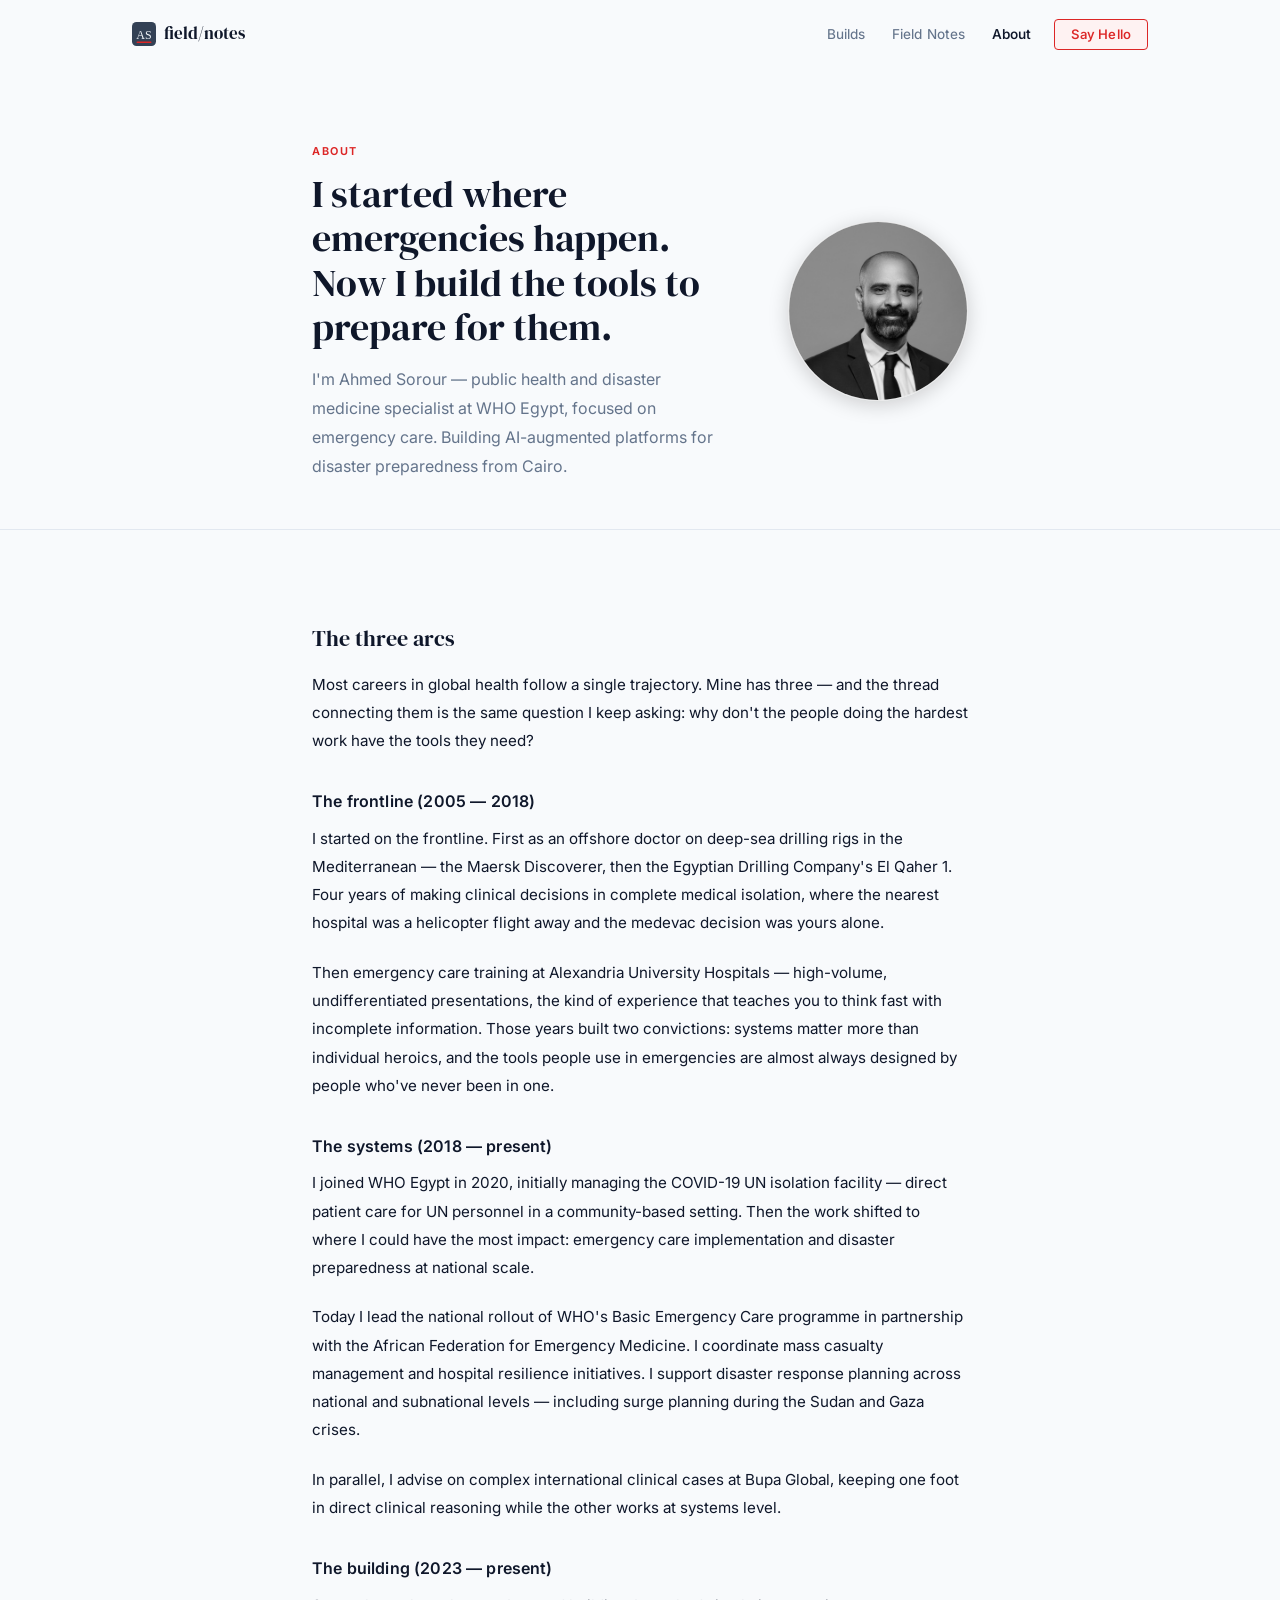
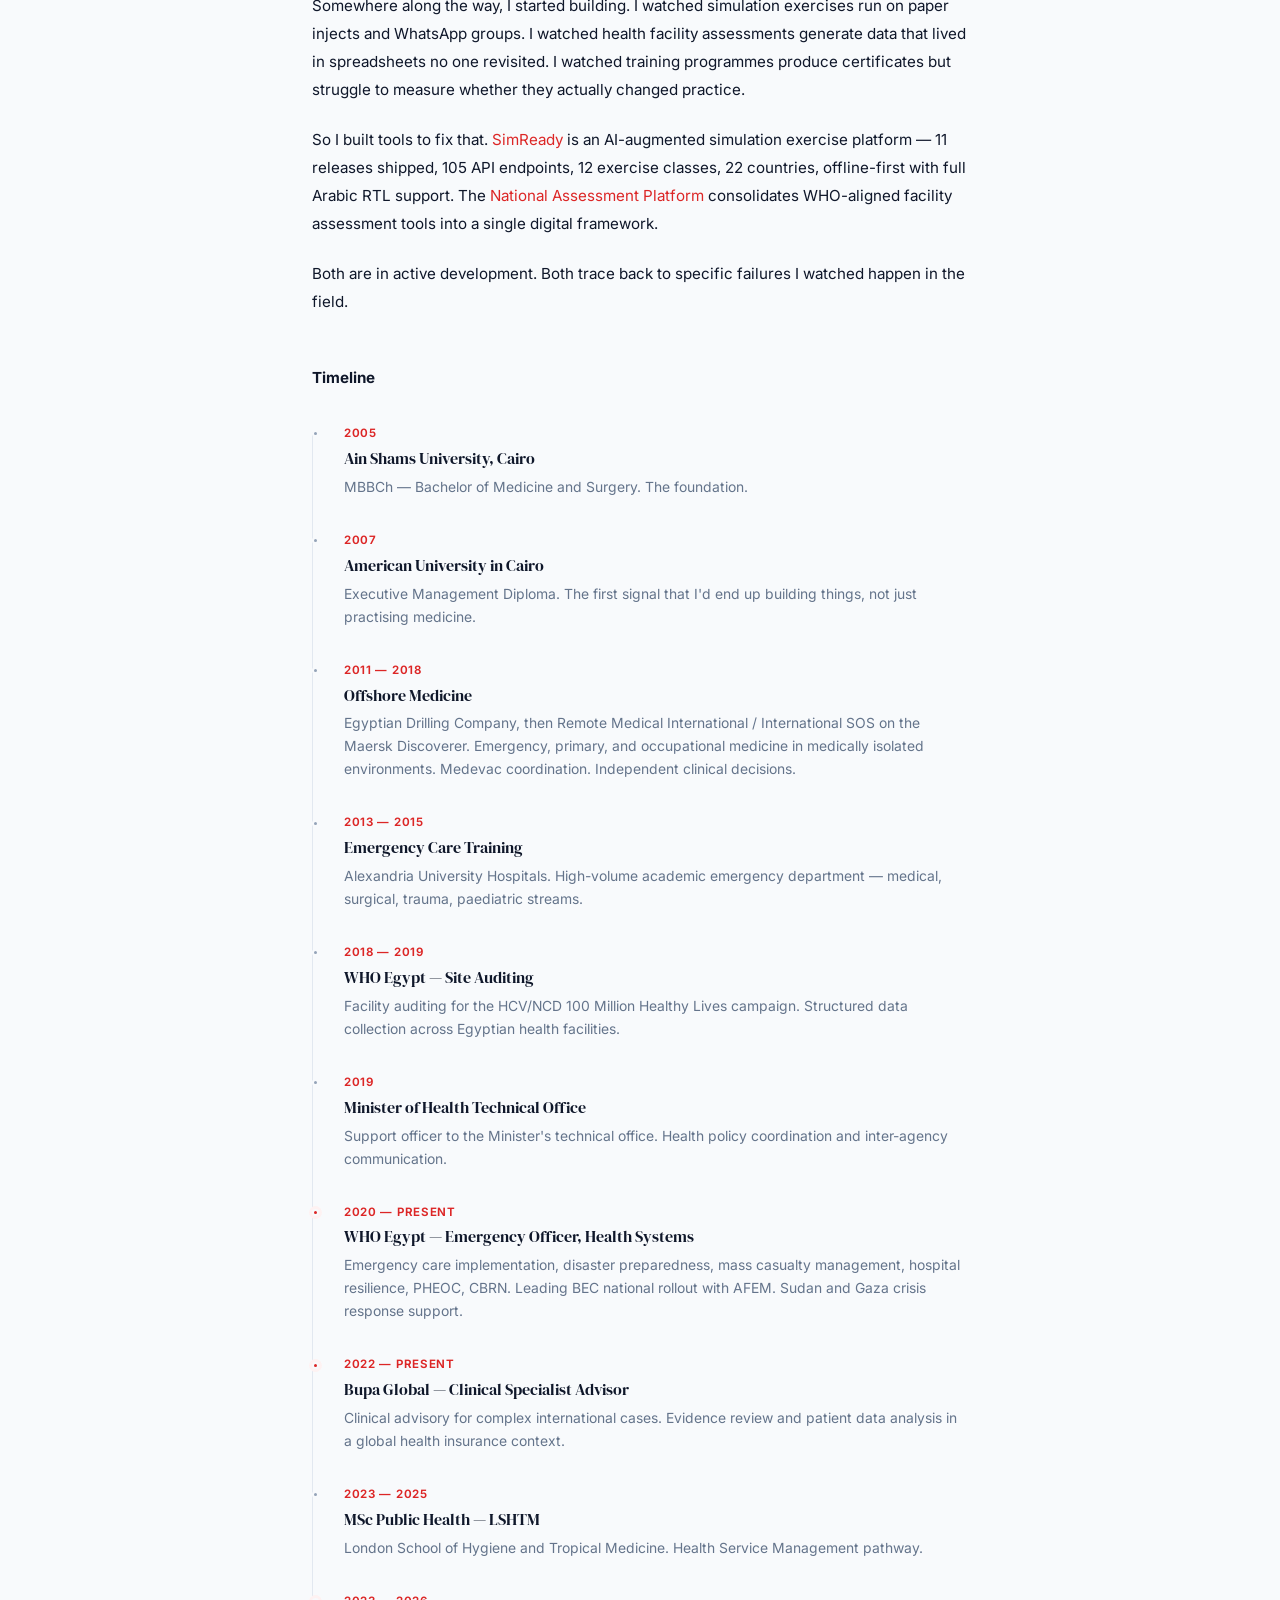
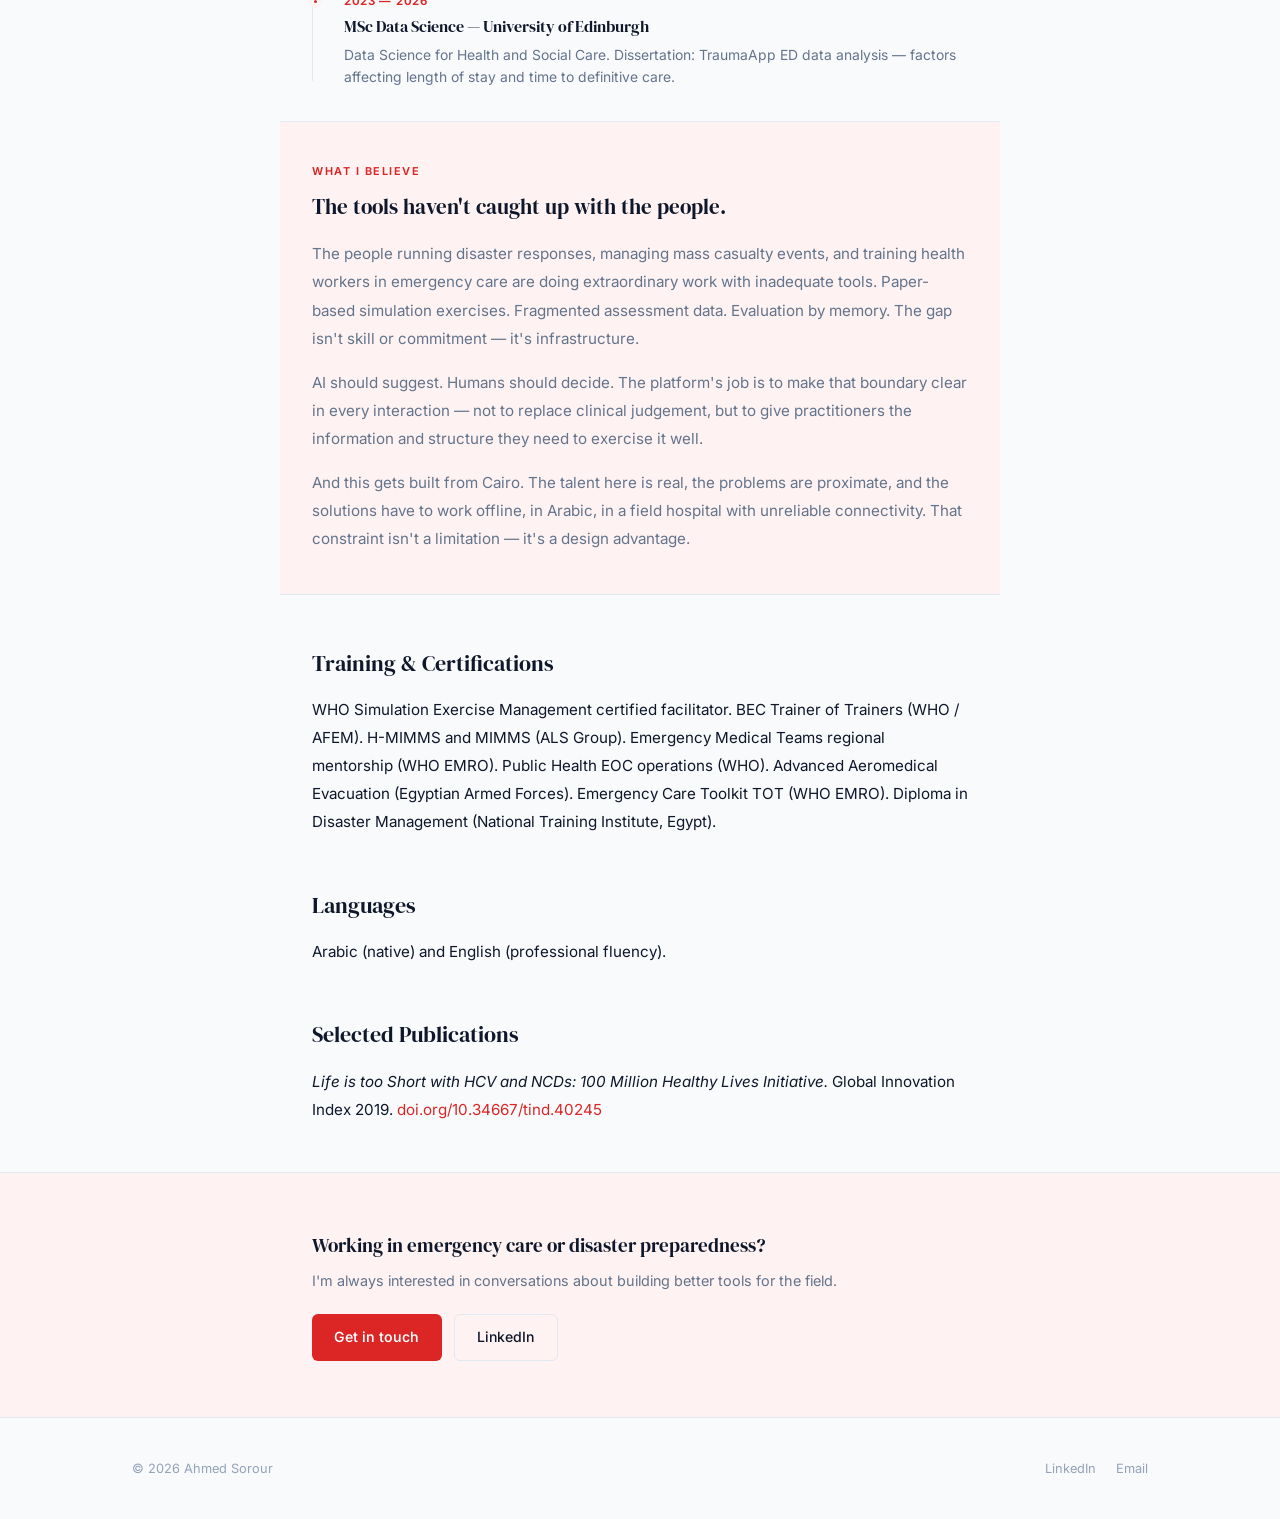
==== about.html @ 8bad2e59 "Enhance SEO and performance: update meta tags, add canonical links, and implement preconnect for fon" ====
<!DOCTYPE html>
<html lang="en">
<head>
  <meta charset="UTF-8">
  <meta name="viewport" content="width=device-width, initial-scale=1.0">
  <title>About | Ahmed Sorour</title>
  <meta name="description" content="Public health and disaster medicine specialist. From offshore rigs and emergency departments to WHO policy rooms and AI-augmented platforms.">
  <meta property="og:title" content="About — Ahmed Sorour">
  <meta property="og:description" content="Public health and disaster medicine specialist who builds the tools the field is missing.">
  <meta property="og:type" content="profile">
  <meta property="og:url" content="https://soroura.com/about.html">
  <meta name="theme-color" content="#334155">
  <link rel="canonical" href="https://soroura.com/about.html">
  <link rel="icon" href="favicon.svg" type="image/svg+xml">
  <link rel="icon" href="favicon.ico" sizes="32x32">
  <link rel="apple-touch-icon" href="apple-touch-icon.png">
  <link rel="preconnect" href="https://fonts.googleapis.com">
  <link rel="preconnect" href="https://fonts.gstatic.com" crossorigin>
  <link rel="stylesheet" href="style.css?v=2">
</head>
<body>

  <nav class="site-nav" id="siteNav">
    <div class="container">
      <a href="index.html" class="site-name"><svg width="24" height="24" viewBox="0 0 32 32" aria-hidden="true"><rect width="32" height="32" rx="6" fill="#334155"/><text x="16" y="22" text-anchor="middle" font-family="Georgia,serif" font-size="16" fill="#f1f5f9">AS</text><rect x="6" y="26" width="20" height="2" rx="1" fill="#dc2626"/></svg>field/notes</a>
      <button class="nav-toggle" onclick="document.querySelector('.nav-links').classList.toggle('open')" aria-label="Menu">
        <span></span><span></span><span></span>
      </button>
      <ul class="nav-links">
        <li><a href="builds.html">Builds</a></li>
        <li><a href="writing.html">Field Notes</a></li>
        <li><a href="about.html" class="active">About</a></li>
        <li><a href="contact.html" class="nav-cta">Say Hello</a></li>
      </ul>
    </div>
  </nav>

  <!-- About Hero -->
  <section class="about-hero">
    <div class="container--narrow">
      <div class="about-hero-inner">
        <div class="about-hero-text">
          <div class="section-label">About</div>
          <h1>I started where emergencies happen. Now I build the tools to prepare for them.</h1>
          <p class="about-subtitle">I'm Ahmed Sorour — public health and disaster medicine specialist at WHO Egypt, focused on emergency care. Building AI-augmented platforms for disaster preparedness from Cairo.</p>
        </div>
        <div class="about-hero-photo">
          <img src="my-bw.jpeg" alt="Ahmed Sorour" class="about-photo">
        </div>
      </div>
    </div>
  </section>

  <main class="main">
    <div class="container--narrow">

      <div class="prose">

        <h2>The three arcs</h2>

        <p>Most careers in global health follow a single trajectory. Mine has three — and the thread connecting them is the same question I keep asking: why don't the people doing the hardest work have the tools they need?</p>

        <h3>The frontline (2005 — 2018)</h3>

        <p>I started on the frontline. First as an offshore doctor on deep-sea drilling rigs in the Mediterranean — the Maersk Discoverer, then the Egyptian Drilling Company's El Qaher 1. Four years of making clinical decisions in complete medical isolation, where the nearest hospital was a helicopter flight away and the medevac decision was yours alone.</p>

        <p>Then emergency care training at Alexandria University Hospitals — high-volume, undifferentiated presentations, the kind of experience that teaches you to think fast with incomplete information. Those years built two convictions: systems matter more than individual heroics, and the tools people use in emergencies are almost always designed by people who've never been in one.</p>

        <h3>The systems (2018 — present)</h3>

        <p>I joined WHO Egypt in 2020, initially managing the COVID-19 UN isolation facility — direct patient care for UN personnel in a community-based setting. Then the work shifted to where I could have the most impact: emergency care implementation and disaster preparedness at national scale.</p>

        <p>Today I lead the national rollout of WHO's Basic Emergency Care programme in partnership with the African Federation for Emergency Medicine. I coordinate mass casualty management and hospital resilience initiatives. I support disaster response planning across national and subnational levels — including surge planning during the Sudan and Gaza crises.</p>

        <p>In parallel, I advise on complex international clinical cases at Bupa Global, keeping one foot in direct clinical reasoning while the other works at systems level.</p>

        <h3>The building (2023 — present)</h3>

        <p>Somewhere along the way, I started building. I watched simulation exercises run on paper injects and WhatsApp groups. I watched health facility assessments generate data that lived in spreadsheets no one revisited. I watched training programmes produce certificates but struggle to measure whether they actually changed practice.</p>

        <p>So I built tools to fix that. <a href="builds.html">SimReady</a> is an AI-augmented simulation exercise platform — 11 releases shipped, 105 API endpoints, 12 exercise classes, 22 countries, offline-first with full Arabic RTL support. The <a href="builds.html">National Assessment Platform</a> consolidates WHO-aligned facility assessment tools into a single digital framework.</p>

        <p>Both are in active development. Both trace back to specific failures I watched happen in the field.</p>

      </div>

      <!-- Timeline -->
      <h2 class="prose" style="margin-top: 3rem; margin-bottom: 1rem;">Timeline</h2>

      <div class="timeline">
        <div class="timeline-entry">
          <div class="timeline-year">2005</div>
          <h3>Ain Shams University, Cairo</h3>
          <p>MBBCh — Bachelor of Medicine and Surgery. The foundation.</p>
        </div>
        <div class="timeline-entry">
          <div class="timeline-year">2007</div>
          <h3>American University in Cairo</h3>
          <p>Executive Management Diploma. The first signal that I'd end up building things, not just practising medicine.</p>
        </div>
        <div class="timeline-entry">
          <div class="timeline-year">2011 — 2018</div>
          <h3>Offshore Medicine</h3>
          <p>Egyptian Drilling Company, then Remote Medical International / International SOS on the Maersk Discoverer. Emergency, primary, and occupational medicine in medically isolated environments. Medevac coordination. Independent clinical decisions.</p>
        </div>
        <div class="timeline-entry">
          <div class="timeline-year">2013 — 2015</div>
          <h3>Emergency Care Training</h3>
          <p>Alexandria University Hospitals. High-volume academic emergency department — medical, surgical, trauma, paediatric streams.</p>
        </div>
        <div class="timeline-entry">
          <div class="timeline-year">2018 — 2019</div>
          <h3>WHO Egypt — Site Auditing</h3>
          <p>Facility auditing for the HCV/NCD 100 Million Healthy Lives campaign. Structured data collection across Egyptian health facilities.</p>
        </div>
        <div class="timeline-entry">
          <div class="timeline-year">2019</div>
          <h3>Minister of Health Technical Office</h3>
          <p>Support officer to the Minister's technical office. Health policy coordination and inter-agency communication.</p>
        </div>
        <div class="timeline-entry current">
          <div class="timeline-year">2020 — present</div>
          <h3>WHO Egypt — Emergency Officer, Health Systems</h3>
          <p>Emergency care implementation, disaster preparedness, mass casualty management, hospital resilience, PHEOC, CBRN. Leading BEC national rollout with AFEM. Sudan and Gaza crisis response support.</p>
        </div>
        <div class="timeline-entry current">
          <div class="timeline-year">2022 — present</div>
          <h3>Bupa Global — Clinical Specialist Advisor</h3>
          <p>Clinical advisory for complex international cases. Evidence review and patient data analysis in a global health insurance context.</p>
        </div>
        <div class="timeline-entry">
          <div class="timeline-year">2023 — 2025</div>
          <h3>MSc Public Health — LSHTM</h3>
          <p>London School of Hygiene and Tropical Medicine. Health Service Management pathway.</p>
        </div>
        <div class="timeline-entry current">
          <div class="timeline-year">2023 — 2026</div>
          <h3>MSc Data Science — University of Edinburgh</h3>
          <p>Data Science for Health and Social Care. Dissertation: TraumaApp ED data analysis — factors affecting length of stay and time to definitive care.</p>
        </div>
      </div>

      <!-- What I Believe -->
      <div class="beliefs">
        <div class="section-label">What I believe</div>
        <h2>The tools haven't caught up with the people.</h2>
        <p>The people running disaster responses, managing mass casualty events, and training health workers in emergency care are doing extraordinary work with inadequate tools. Paper-based simulation exercises. Fragmented assessment data. Evaluation by memory. The gap isn't skill or commitment — it's infrastructure.</p>
        <p>AI should suggest. Humans should decide. The platform's job is to make that boundary clear in every interaction — not to replace clinical judgement, but to give practitioners the information and structure they need to exercise it well.</p>
        <p>And this gets built from Cairo. The talent here is real, the problems are proximate, and the solutions have to work offline, in Arabic, in a field hospital with unreliable connectivity. That constraint isn't a limitation — it's a design advantage.</p>
      </div>

      <!-- Certifications summary -->
      <div class="prose">
        <h2>Training & Certifications</h2>
        <p>WHO Simulation Exercise Management certified facilitator. BEC Trainer of Trainers (WHO / AFEM). H-MIMMS and MIMMS (ALS Group). Emergency Medical Teams regional mentorship (WHO EMRO). Public Health EOC operations (WHO). Advanced Aeromedical Evacuation (Egyptian Armed Forces). Emergency Care Toolkit TOT (WHO EMRO). Diploma in Disaster Management (National Training Institute, Egypt).</p>

        <h2>Languages</h2>
        <p>Arabic (native) and English (professional fluency).</p>

        <h2>Selected Publications</h2>
        <p><em>Life is too Short with HCV and NCDs: 100 Million Healthy Lives Initiative.</em> Global Innovation Index 2019. <a href="https://doi.org/10.34667/tind.40245" target="_blank" rel="noopener">doi.org/10.34667/tind.40245</a></p>
      </div>

    </div>
  </main>

  <!-- CTA -->
  <section class="cta-banner">
    <div class="container--narrow">
      <h2>Working in emergency care or disaster preparedness?</h2>
      <p>I'm always interested in conversations about building better tools for the field.</p>
      <div class="cta-buttons">
        <a href="contact.html" class="btn-primary">Get in touch</a>
        <a href="https://linkedin.com/in/soroura" target="_blank" rel="noopener" class="btn-secondary">LinkedIn</a>
      </div>
    </div>
  </section>

  <footer class="site-footer">
    <div class="container">
      <span>&copy; 2026 Ahmed Sorour</span>
      <div class="footer-links">
        <a href="https://linkedin.com/in/soroura" target="_blank" rel="noopener">LinkedIn</a>
        <a href="mailto:amounir82@gmail.com">Email</a>
      </div>
    </div>
  </footer>

  <script>
    const nav = document.getElementById('siteNav');
    window.addEventListener('scroll', () => { nav.classList.toggle('scrolled', window.scrollY > 10); });
  </script>

</body>
</html>
---- style.css ----
/* ===== Ahmed Sorour — Field Notes ===== */
/* Slate & Ember: cool slate base, single warm ember accent, serif headlines, editorial weight */

/* Fonts loaded via <link> in HTML for performance — fallback @import below */
@import url('https://fonts.googleapis.com/css2?family=DM+Serif+Display:ital@0;1&family=Inter:wght@400;450;500;550;600;700&display=swap');

/* ===== LIGHT MODE ===== */
:root {
  --text: #0f172a;
  --text-secondary: #64748b;
  --text-muted: #94a3b8;
  --accent: #dc2626;
  --accent-hover: #b91c1c;
  --accent-light: #fef2f2;
  --accent-warm: #ef4444;
  --highlight: #dc2626;
  --bg: #f8fafc;
  --bg-alt: #f1f5f9;
  --bg-warm: #fef2f2;
  --bg-paper: #ffffff;
  --slate-deep: #0f172a;
  --slate-mid: #334155;
  --border: #e2e8f0;
  --border-light: #f1f5f9;
  --border-accent: #dc2626;
  --shadow-sm: 0 1px 2px rgba(15,23,42,0.05);
  --shadow-card: 0 1px 3px rgba(15,23,42,0.07), 0 1px 2px rgba(15,23,42,0.04);
  --shadow-hover: 0 4px 20px rgba(15,23,42,0.09);
  --radius: 6px;
  --radius-sm: 4px;
  --max-width: 1080px;
  --content-width: 720px;
  --transition: 0.2s ease;
  --font-body: 'Inter', -apple-system, BlinkMacSystemFont, 'Segoe UI', Roboto, sans-serif;
  --font-display: 'DM Serif Display', Georgia, 'Times New Roman', serif;
}

/* ===== DARK MODE ===== */
@media (prefers-color-scheme: dark) {
  :root {
    --text: #f1f5f9;
    --text-secondary: #94a3b8;
    --text-muted: #64748b;
    --accent: #ef4444;
    --accent-hover: #f87171;
    --accent-light: rgba(239,68,68,0.12);
    --accent-warm: #f87171;
    --highlight: #ef4444;
    --bg: #0f172a;
    --bg-alt: #1e293b;
    --bg-warm: rgba(254,242,242,0.04);
    --bg-paper: #1e293b;
    --slate-deep: #f1f5f9;
    --slate-mid: #cbd5e1;
    --border: #334155;
    --border-light: #1e293b;
    --border-accent: rgba(239,68,68,0.5);
    --shadow-sm: 0 1px 2px rgba(0,0,0,0.3);
    --shadow-card: 0 1px 3px rgba(0,0,0,0.4);
    --shadow-hover: 0 4px 20px rgba(0,0,0,0.4);
  }
}

/* ===== RESET ===== */
*, *::before, *::after { margin: 0; padding: 0; box-sizing: border-box; }
html { scroll-behavior: smooth; }

body {
  font-family: var(--font-body);
  color: var(--text);
  background: var(--bg);
  line-height: 1.7;
  -webkit-font-smoothing: antialiased;
  -moz-osx-font-smoothing: grayscale;
  min-height: 100vh;
  display: flex;
  flex-direction: column;
}

a { color: var(--accent); text-decoration: none; transition: color var(--transition); }
a:hover { color: var(--accent-hover); }

img { max-width: 100%; display: block; }

::selection {
  background: var(--accent-light);
  color: var(--accent);
}

/* ===== LAYOUT ===== */
.container {
  max-width: var(--max-width);
  margin: 0 auto;
  padding: 0 2rem;
  width: 100%;
}

.container--narrow {
  max-width: var(--content-width);
  margin: 0 auto;
  padding: 0 2rem;
  width: 100%;
}

/* ===== NAVIGATION ===== */
.site-nav {
  padding: 1.25rem 0;
  background: var(--bg);
  position: sticky;
  top: 0;
  z-index: 100;
  border-bottom: 1px solid transparent;
  transition: border-color 0.3s ease, box-shadow 0.3s ease;
}

.site-nav.scrolled {
  border-bottom-color: var(--border);
  box-shadow: var(--shadow-sm);
}

.site-nav .container {
  display: flex;
  align-items: center;
  justify-content: space-between;
}

.site-name {
  display: flex;
  align-items: center;
  gap: 0.5rem;
  font-family: var(--font-display);
  font-size: 1.05rem;
  font-weight: 400;
  color: var(--text);
  letter-spacing: 0;
}
.site-name:hover { color: var(--text); }
.site-name svg { flex-shrink: 0; }

.nav-links {
  display: flex;
  gap: 0.15rem;
  list-style: none;
  align-items: center;
}

.nav-links a {
  font-size: 0.85rem;
  color: var(--text-secondary);
  padding: 0.4rem 0.75rem;
  border-radius: var(--radius-sm);
  transition: all var(--transition);
  font-weight: 450;
  letter-spacing: 0.01em;
}
.nav-links a:hover {
  color: var(--text);
  background: var(--bg-alt);
}
.nav-links a.active {
  color: var(--text);
  font-weight: 550;
}

.nav-cta {
  font-size: 0.82rem !important;
  color: var(--accent) !important;
  background: var(--accent-light) !important;
  border: 1px solid var(--border-accent) !important;
  padding: 0.4rem 1rem !important;
  border-radius: var(--radius-sm) !important;
  font-weight: 550 !important;
  margin-left: 0.5rem;
}
.nav-cta:hover {
  background: var(--accent) !important;
  color: #fff !important;
  border-color: var(--accent) !important;
}

/* Mobile toggle */
.nav-toggle { display: none; background: none; border: none; cursor: pointer; padding: 0.5rem; }
.nav-toggle span {
  display: block; width: 18px; height: 2px; background: var(--text-secondary);
  margin: 4px 0; transition: all var(--transition); border-radius: 1px;
}

/* ===== HERO (homepage) ===== */
.hero {
  padding: 5.5rem 0 4rem;
  border-bottom: 1px solid var(--border);
}

.hero-provocation {
  font-family: var(--font-display);
  font-size: 2.75rem;
  font-weight: 400;
  line-height: 1.18;
  color: var(--text);
  margin-bottom: 1.75rem;
  max-width: 680px;
}

.hero-provocation em {
  font-style: italic;
  color: var(--accent);
}

.hero .intro {
  font-size: 1rem;
  color: var(--text-secondary);
  line-height: 1.8;
  max-width: 540px;
  margin-bottom: 2.25rem;
}

.hero .hero-buttons {
  display: flex;
  flex-wrap: wrap;
  gap: 0.75rem;
}

/* ===== BUTTONS ===== */
.btn-primary {
  display: inline-flex;
  align-items: center;
  gap: 0.5rem;
  font-size: 0.88rem;
  font-weight: 550;
  color: #fff;
  background: var(--accent);
  padding: 0.65rem 1.4rem;
  border-radius: var(--radius);
  border: none;
  cursor: pointer;
  transition: all var(--transition);
}
.btn-primary:hover { background: var(--accent-hover); color: #fff; }

.btn-secondary {
  display: inline-flex;
  align-items: center;
  gap: 0.5rem;
  font-size: 0.88rem;
  font-weight: 500;
  color: var(--text);
  background: transparent;
  padding: 0.65rem 1.4rem;
  border-radius: var(--radius);
  border: 1px solid var(--border);
  cursor: pointer;
  transition: all var(--transition);
}
.btn-secondary:hover { border-color: var(--text-muted); background: var(--bg-alt); color: var(--text); }

/* ===== SECTIONS ===== */
.home-section {
  padding: 3.5rem 0;
}

.home-section--alt {
  background: var(--bg-alt);
}

.section-header {
  margin-bottom: 2rem;
}

.section-label {
  font-size: 0.68rem;
  text-transform: uppercase;
  letter-spacing: 0.14em;
  color: var(--accent);
  font-weight: 650;
  margin-bottom: 0.35rem;
}

.section-title {
  font-family: var(--font-display);
  font-size: 1.45rem;
  font-weight: 400;
  color: var(--text);
}

.section-subtitle {
  font-size: 0.92rem;
  color: var(--text-secondary);
  margin-top: 0.3rem;
}

/* ===== FIELD NOTES CARDS (replaces topic cards) ===== */
.notes-grid {
  display: grid;
  grid-template-columns: repeat(2, 1fr);
  gap: 1px;
  background: var(--border);
  border: 1px solid var(--border);
  border-radius: var(--radius);
  overflow: hidden;
}

.note-card {
  padding: 1.75rem;
  background: var(--bg-paper);
  transition: all var(--transition);
  position: relative;
}
.note-card:hover {
  background: var(--bg-warm);
}

.note-card::before {
  content: '';
  position: absolute;
  top: 1.75rem;
  left: 0;
  width: 3px;
  height: 0;
  background: var(--accent);
  transition: height 0.3s ease;
}
.note-card:hover::before {
  height: calc(100% - 3.5rem);
}

.note-card h3 {
  font-family: var(--font-display);
  font-size: 1.05rem;
  font-weight: 400;
  margin-bottom: 0.5rem;
  color: var(--text);
}

.note-card p {
  font-size: 0.87rem;
  color: var(--text-secondary);
  line-height: 1.65;
}

/* ===== POST CARDS / FIELD NOTES LIST ===== */
.posts-grid {
  display: grid;
  grid-template-columns: 1fr;
  gap: 0;
}

.post-card {
  padding: 1.5rem 0;
  border-bottom: 1px solid var(--border);
  transition: all var(--transition);
  position: relative;
}
.post-card:first-child { padding-top: 0; }
.post-card:last-child { border-bottom: none; }

.post-card-meta {
  display: flex;
  align-items: center;
  gap: 0.75rem;
  margin-bottom: 0.45rem;
  font-size: 0.78rem;
  color: var(--text-muted);
  letter-spacing: 0.01em;
}

.post-card h3 {
  font-family: var(--font-display);
  font-size: 1.1rem;
  font-weight: 400;
  margin-bottom: 0.35rem;
  line-height: 1.3;
}
.post-card h3 a { color: var(--text); }
.post-card h3 a:hover { color: var(--accent); }

.post-card p {
  font-size: 0.87rem;
  color: var(--text-secondary);
  line-height: 1.65;
  margin-bottom: 0.5rem;
}

.post-card-tags {
  display: flex;
  flex-wrap: wrap;
  gap: 0.35rem;
}

.post-tag {
  font-size: 0.65rem;
  font-weight: 550;
  text-transform: uppercase;
  letter-spacing: 0.05em;
  padding: 0.15rem 0.5rem;
  border-radius: 3px;
}
.post-tag--teal { color: #0f766e; background: #f0fdfa; }
.post-tag--green { color: #15803d; background: #f0fdf4; }
.post-tag--purple { color: #7c3aed; background: #f5f3ff; }
.post-tag--amber { color: #b45309; background: #fffbeb; }
.post-tag--blue { color: #1d4ed8; background: #eff6ff; }
.post-tag--gray { color: var(--text-secondary); background: var(--bg-alt); border: 1px solid var(--border); }

@media (prefers-color-scheme: dark) {
  .post-tag--teal { color: #5eead4; background: rgba(15,118,110,0.2); }
  .post-tag--green { color: #86efac; background: rgba(21,128,61,0.2); }
  .post-tag--purple { color: #c4b5fd; background: rgba(124,58,237,0.2); }
  .post-tag--amber { color: #fbbf24; background: rgba(180,83,9,0.15); }
  .post-tag--blue { color: #93c5fd; background: rgba(29,78,216,0.2); }
  .post-tag--gray { color: var(--text-muted); background: var(--bg-alt); border-color: var(--border); }
}

.view-all {
  display: inline-flex;
  align-items: center;
  gap: 0.3rem;
  font-size: 0.85rem;
  font-weight: 550;
  color: var(--accent);
  margin-top: 1.5rem;
}
.view-all:hover { gap: 0.5rem; }

/* ===== ABOUT TEASER ===== */
.about-teaser {
  padding: 3.5rem 0;
}

.about-teaser-inner {
  max-width: var(--max-width);
  margin: 0 auto;
  padding: 0 2rem;
}

.about-teaser h2 {
  font-family: var(--font-display);
  font-size: 1.2rem;
  font-weight: 400;
  margin-bottom: 0.75rem;
}

.about-teaser p {
  font-size: 0.92rem;
  color: var(--text-secondary);
  line-height: 1.8;
  max-width: 580px;
  margin-bottom: 1.25rem;
}

.about-teaser .about-link {
  font-size: 0.85rem;
  font-weight: 550;
  color: var(--accent);
}

/* ===== CTA BANNER ===== */
.cta-banner {
  padding: 3.5rem 0;
  border-top: 1px solid var(--border);
  background: var(--bg-warm);
}

.cta-banner h2 {
  font-family: var(--font-display);
  font-size: 1.2rem;
  font-weight: 400;
  margin-bottom: 0.5rem;
}

.cta-banner p {
  font-size: 0.9rem;
  color: var(--text-secondary);
  margin-bottom: 1.25rem;
}

.cta-banner .cta-buttons {
  display: flex;
  gap: 0.75rem;
  flex-wrap: wrap;
}

/* ===== PAGE HEADER ===== */
.page-header {
  padding: 4rem 0 1.5rem;
  border-bottom: 1px solid var(--border);
}

.page-header .section-label {
  margin-bottom: 0.5rem;
}

.page-header h1 {
  font-family: var(--font-display);
  font-size: 2.1rem;
  font-weight: 400;
  line-height: 1.2;
  margin-bottom: 0.6rem;
}

.page-header .lead {
  font-size: 0.95rem;
  color: var(--text-secondary);
  line-height: 1.75;
  max-width: 540px;
}

/* ===== ABOUT PAGE ===== */
.about-hero {
  padding: 4.5rem 0 3rem;
  border-bottom: 1px solid var(--border);
}

.about-hero-inner {
  display: flex;
  align-items: center;
  gap: 4rem;
}

.about-hero-text {
  flex: 1;
  min-width: 0;
}

.about-hero-photo {
  flex-shrink: 0;
  display: flex;
  align-items: center;
  justify-content: center;
}

.about-photo {
  width: 180px;
  height: 180px;
  object-fit: cover;
  object-position: center 8%;
  border-radius: 50%;
  display: block;
  filter: grayscale(100%);
  border: 1px solid var(--border);
  box-shadow: 0 4px 20px rgba(0,0,0,0.18);
}

.about-hero .section-label {
  margin-bottom: 0.75rem;
}

.about-hero h1 {
  font-family: var(--font-display);
  font-size: 2.35rem;
  font-weight: 400;
  line-height: 1.18;
  margin-bottom: 1rem;
}

.about-hero .about-subtitle {
  font-size: 1rem;
  color: var(--text-secondary);
  line-height: 1.8;
}

/* ===== PROSE ===== */
.prose {
  font-size: 0.95rem;
  line-height: 1.85;
  color: var(--text);
}

.prose p { margin-bottom: 1.35rem; }
.prose p:last-child { margin-bottom: 0; }

.prose strong { font-weight: 600; }

.prose h2 {
  font-family: var(--font-display);
  font-size: 1.4rem;
  font-weight: 400;
  margin-top: 3rem;
  margin-bottom: 0.75rem;
}

.prose h3 {
  font-size: 1rem;
  font-weight: 600;
  margin-top: 2rem;
  margin-bottom: 0.5rem;
  color: var(--text);
  letter-spacing: 0.01em;
}

.prose ul, .prose ol {
  margin-bottom: 1.25rem;
  padding-left: 1.25rem;
}

.prose li { margin-bottom: 0.35rem; }

.prose blockquote {
  border-left: 3px solid var(--accent);
  padding: 1rem 1.5rem;
  margin: 2rem 0;
  font-family: var(--font-display);
  font-style: italic;
  font-size: 1.05rem;
  color: var(--text);
  background: var(--bg-warm);
  border-radius: 0 var(--radius) var(--radius) 0;
  line-height: 1.6;
}

/* ===== TIMELINE ===== */
.timeline {
  position: relative;
  padding-left: 2rem;
  margin: 2rem 0;
}

.timeline::before {
  content: '';
  position: absolute;
  left: 0;
  top: 0.5rem;
  bottom: 0.5rem;
  width: 1px;
  background: var(--border);
}

.timeline-entry {
  position: relative;
  margin-bottom: 2rem;
}
.timeline-entry:last-child { margin-bottom: 0; }

.timeline-entry::before {
  content: '';
  position: absolute;
  left: -2rem;
  top: 0.4rem;
  width: 7px;
  height: 7px;
  border-radius: 50%;
  background: var(--text-muted);
  border: 2px solid var(--bg);
}

.timeline-entry.current::before {
  background: var(--accent);
  box-shadow: 0 0 0 3px var(--accent-light);
}

.timeline-year {
  font-size: 0.72rem;
  font-weight: 650;
  color: var(--accent);
  text-transform: uppercase;
  letter-spacing: 0.06em;
  margin-bottom: 0.15rem;
}

.timeline-entry h3 {
  font-family: var(--font-display);
  font-size: 0.98rem;
  font-weight: 400;
  margin-bottom: 0.2rem;
}

.timeline-entry p {
  font-size: 0.87rem;
  color: var(--text-secondary);
  line-height: 1.65;
}

/* ===== WHAT I BELIEVE (about page) ===== */
.beliefs {
  padding: 2.5rem 0;
  margin: 2rem 0;
  border-top: 1px solid var(--border);
  border-bottom: 1px solid var(--border);
  background: var(--bg-warm);
  padding-left: 2rem;
  padding-right: 2rem;
  margin-left: -2rem;
  margin-right: -2rem;
  border-left: none;
  border-right: none;
}

.beliefs h2 {
  font-family: var(--font-display);
  font-size: 1.3rem;
  font-weight: 400;
  margin-top: 0.5rem;
  margin-bottom: 1rem;
}

.beliefs p {
  font-size: 0.95rem;
  color: var(--text-secondary);
  line-height: 1.85;
  margin-bottom: 1rem;
}
.beliefs p:last-child { margin-bottom: 0; }

/* ===== PROJECT / BUILD CARDS ===== */
.build-card {
  padding: 2rem;
  border: 1px solid var(--border);
  border-radius: var(--radius);
  margin-bottom: 1.25rem;
  background: var(--bg-paper);
  transition: all var(--transition);
  position: relative;
}
.build-card:hover {
  box-shadow: var(--shadow-hover);
  border-color: var(--accent-warm);
}

.build-card::after {
  content: '';
  position: absolute;
  bottom: 0;
  left: 2rem;
  right: 2rem;
  height: 2px;
  background: var(--accent);
  opacity: 0;
  transition: opacity 0.3s ease;
}
.build-card:hover::after {
  opacity: 1;
}

.build-card h3 {
  font-family: var(--font-display);
  font-size: 1.25rem;
  font-weight: 400;
  margin-bottom: 0.2rem;
}

.build-card .status {
  display: inline-block;
  font-size: 0.65rem;
  text-transform: uppercase;
  letter-spacing: 0.06em;
  font-weight: 625;
  color: var(--accent);
  background: var(--accent-light);
  padding: 0.15rem 0.5rem;
  border-radius: 3px;
  margin-bottom: 0.85rem;
}

.build-card p {
  font-size: 0.9rem;
  color: var(--text-secondary);
  line-height: 1.75;
  margin-bottom: 0.5rem;
}

.build-card .tags {
  display: flex;
  flex-wrap: wrap;
  gap: 0.35rem;
  margin-top: 1rem;
}

.build-card .tag {
  font-size: 0.68rem;
  color: var(--text-muted);
  border: 1px solid var(--border);
  padding: 0.15rem 0.5rem;
  border-radius: 3px;
  font-weight: 475;
}

/* Legacy project class — map to build-card */
.project { composes: build-card; }

.project {
  padding: 2rem;
  border: 1px solid var(--border);
  border-radius: var(--radius);
  margin-bottom: 1.25rem;
  background: var(--bg-paper);
  transition: all var(--transition);
  position: relative;
}
.project:hover {
  box-shadow: var(--shadow-hover);
  border-color: var(--accent-warm);
}

.project h3 {
  font-family: var(--font-display);
  font-size: 1.25rem;
  font-weight: 400;
  margin-bottom: 0.2rem;
}

.project .status {
  display: inline-block;
  font-size: 0.65rem;
  text-transform: uppercase;
  letter-spacing: 0.06em;
  font-weight: 625;
  color: var(--accent);
  background: var(--accent-light);
  padding: 0.15rem 0.5rem;
  border-radius: 3px;
  margin-bottom: 0.85rem;
}

.project p {
  font-size: 0.9rem;
  color: var(--text-secondary);
  line-height: 1.75;
  margin-bottom: 0.5rem;
}

.project .tags {
  display: flex;
  flex-wrap: wrap;
  gap: 0.35rem;
  margin-top: 1rem;
}

.project .tag {
  font-size: 0.68rem;
  color: var(--text-muted);
  border: 1px solid var(--border);
  padding: 0.15rem 0.5rem;
  border-radius: 3px;
  font-weight: 475;
}

/* ===== WRITING PAGE ===== */
.writing-section {
  margin-bottom: 3rem;
}

.writing-section-title {
  font-size: 0.68rem;
  text-transform: uppercase;
  letter-spacing: 0.14em;
  color: var(--text-muted);
  font-weight: 650;
  margin-bottom: 1.25rem;
  padding-bottom: 0.5rem;
  border-bottom: 1px solid var(--border);
}

.writing-placeholder {
  padding: 2rem;
  background: var(--bg-warm);
  border-radius: var(--radius);
  border: 1px dashed var(--border-accent);
}

.writing-placeholder p {
  font-size: 0.9rem;
  color: var(--text-secondary);
  line-height: 1.75;
  margin-bottom: 0.75rem;
}
.writing-placeholder p:last-child { margin-bottom: 0; }

/* ===== CONTACT ===== */
.contact-grid {
  display: grid;
  grid-template-columns: 1fr 1fr;
  gap: 1px;
  background: var(--border);
  border: 1px solid var(--border);
  border-radius: var(--radius);
  overflow: hidden;
}

.contact-card {
  padding: 1.5rem;
  background: var(--bg-paper);
}

.contact-card .label {
  font-size: 0.65rem;
  text-transform: uppercase;
  letter-spacing: 0.1em;
  color: var(--text-muted);
  font-weight: 625;
  margin-bottom: 0.35rem;
}

.contact-card .value {
  font-size: 0.92rem;
  font-weight: 500;
}

.contact-card .value a { color: var(--accent); }

/* ===== DIVIDER ===== */
.divider {
  border: none;
  border-top: 1px solid var(--border);
  margin: 2rem 0;
}

/* ===== FOOTER ===== */
.site-footer {
  padding: 2.5rem 0;
  border-top: 1px solid var(--border);
  margin-top: auto;
}

.site-footer .container {
  display: flex;
  justify-content: space-between;
  align-items: center;
  font-size: 0.8rem;
  color: var(--text-muted);
}

.site-footer a { color: var(--text-muted); }
.site-footer a:hover { color: var(--accent); }

.footer-links {
  display: flex;
  gap: 1.25rem;
}

/* ===== FIELD MARKER (decorative ember rule) ===== */
.field-marker {
  width: 40px;
  height: 3px;
  background: var(--accent);
  margin-bottom: 1.5rem;
  border-radius: 2px;
}

/* ===== MAIN ===== */
.main {
  padding: 2.5rem 0 3rem;
}

/* ===== RESPONSIVE ===== */
@media (max-width: 768px) {
  .nav-links {
    display: none;
    position: absolute;
    top: 100%;
    left: 0;
    right: 0;
    background: var(--bg);
    flex-direction: column;
    padding: 0.75rem 2rem 1.25rem;
    border-bottom: 1px solid var(--border);
    gap: 0;
    box-shadow: 0 4px 12px rgba(0,0,0,0.06);
  }
  .nav-links.open { display: flex; }
  .nav-links a { padding: 0.6rem 0; }
  .nav-cta { margin-left: 0 !important; margin-top: 0.5rem; text-align: center; justify-content: center; }
  .nav-toggle { display: block; }

  .hero { padding: 3.5rem 0 2.5rem; }
  .hero-provocation { font-size: 1.85rem; }

  .about-hero h1 { font-size: 1.65rem; }
  .about-hero-inner { flex-direction: column; gap: 1.5rem; align-items: flex-start; }
  .about-photo { width: 110px; height: 110px; }

  .notes-grid { grid-template-columns: 1fr; }

  .page-header { padding: 2.5rem 0 1rem; }
  .page-header h1 { font-size: 1.5rem; }

  .contact-grid { grid-template-columns: 1fr; }

  .beliefs {
    margin-left: -1rem;
    margin-right: -1rem;
    padding-left: 1rem;
    padding-right: 1rem;
  }

  .site-footer .container {
    flex-direction: column;
    gap: 0.75rem;
    text-align: center;
  }
}
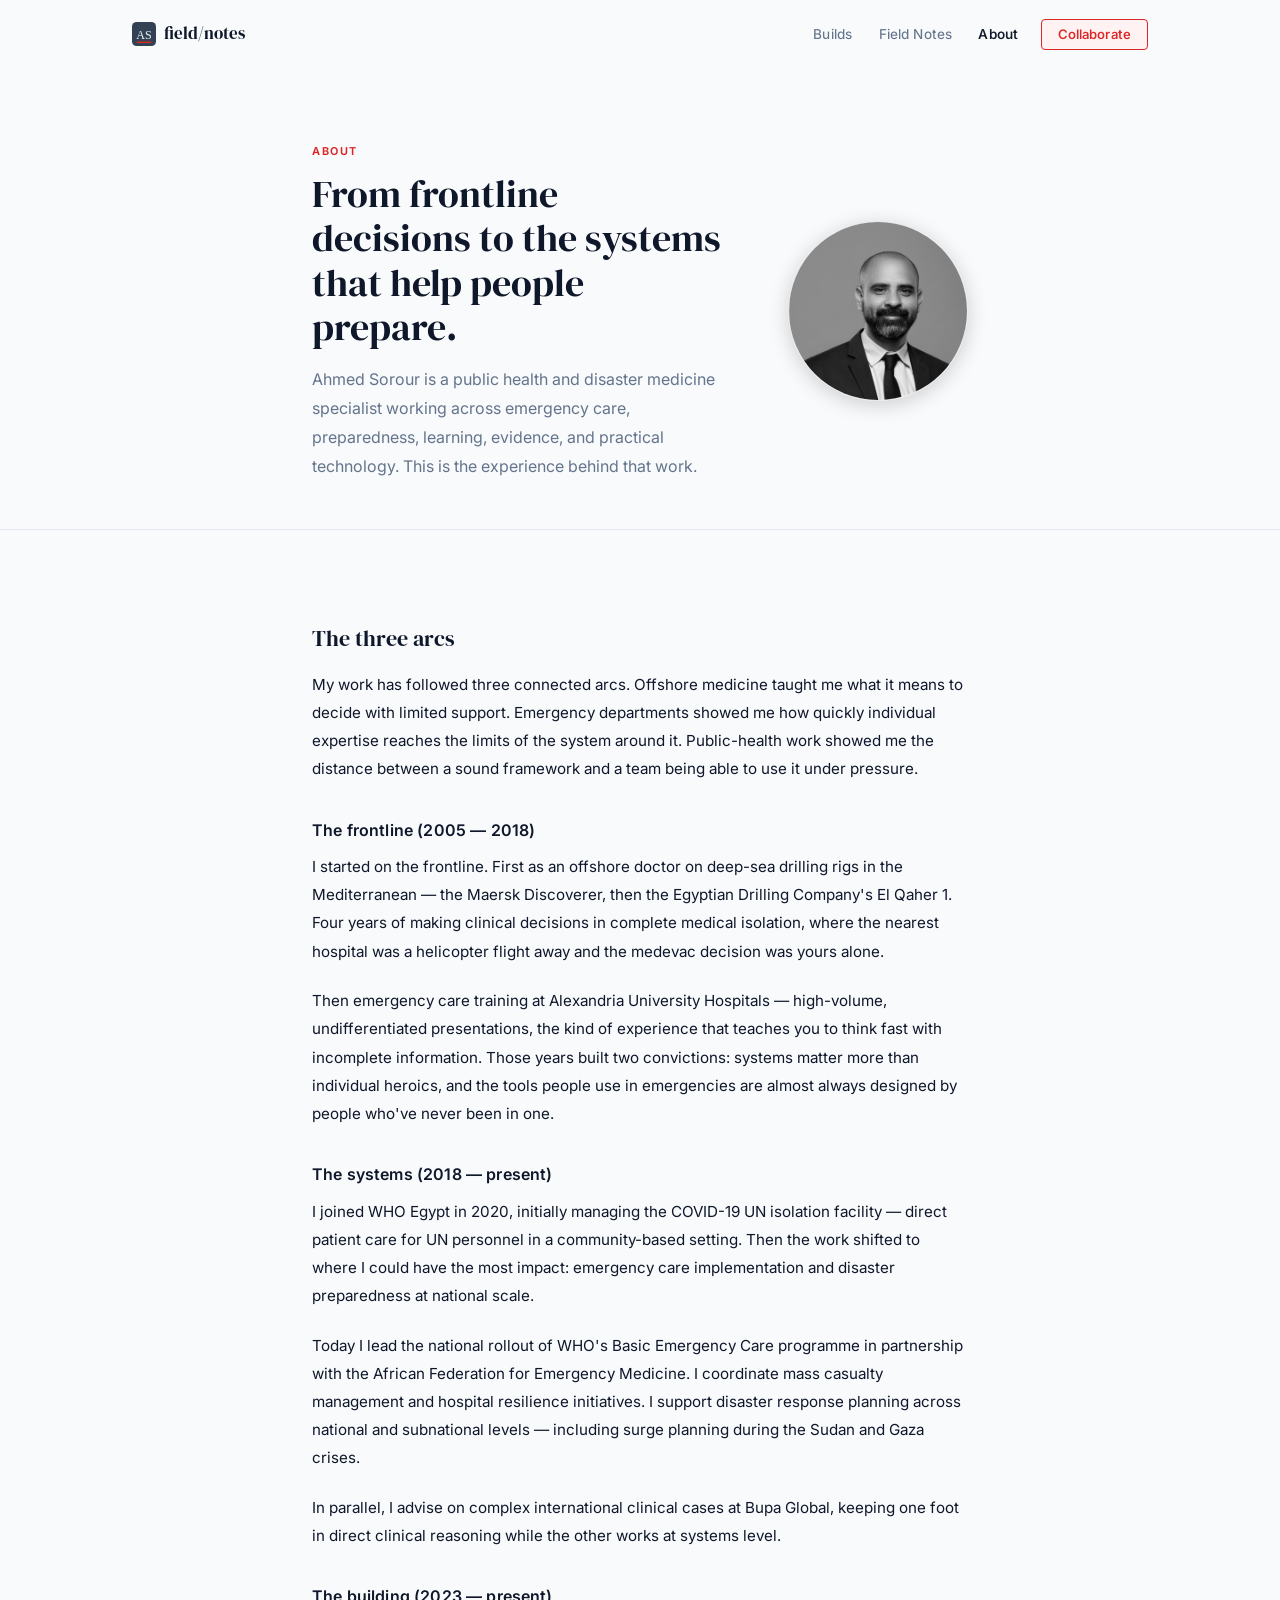
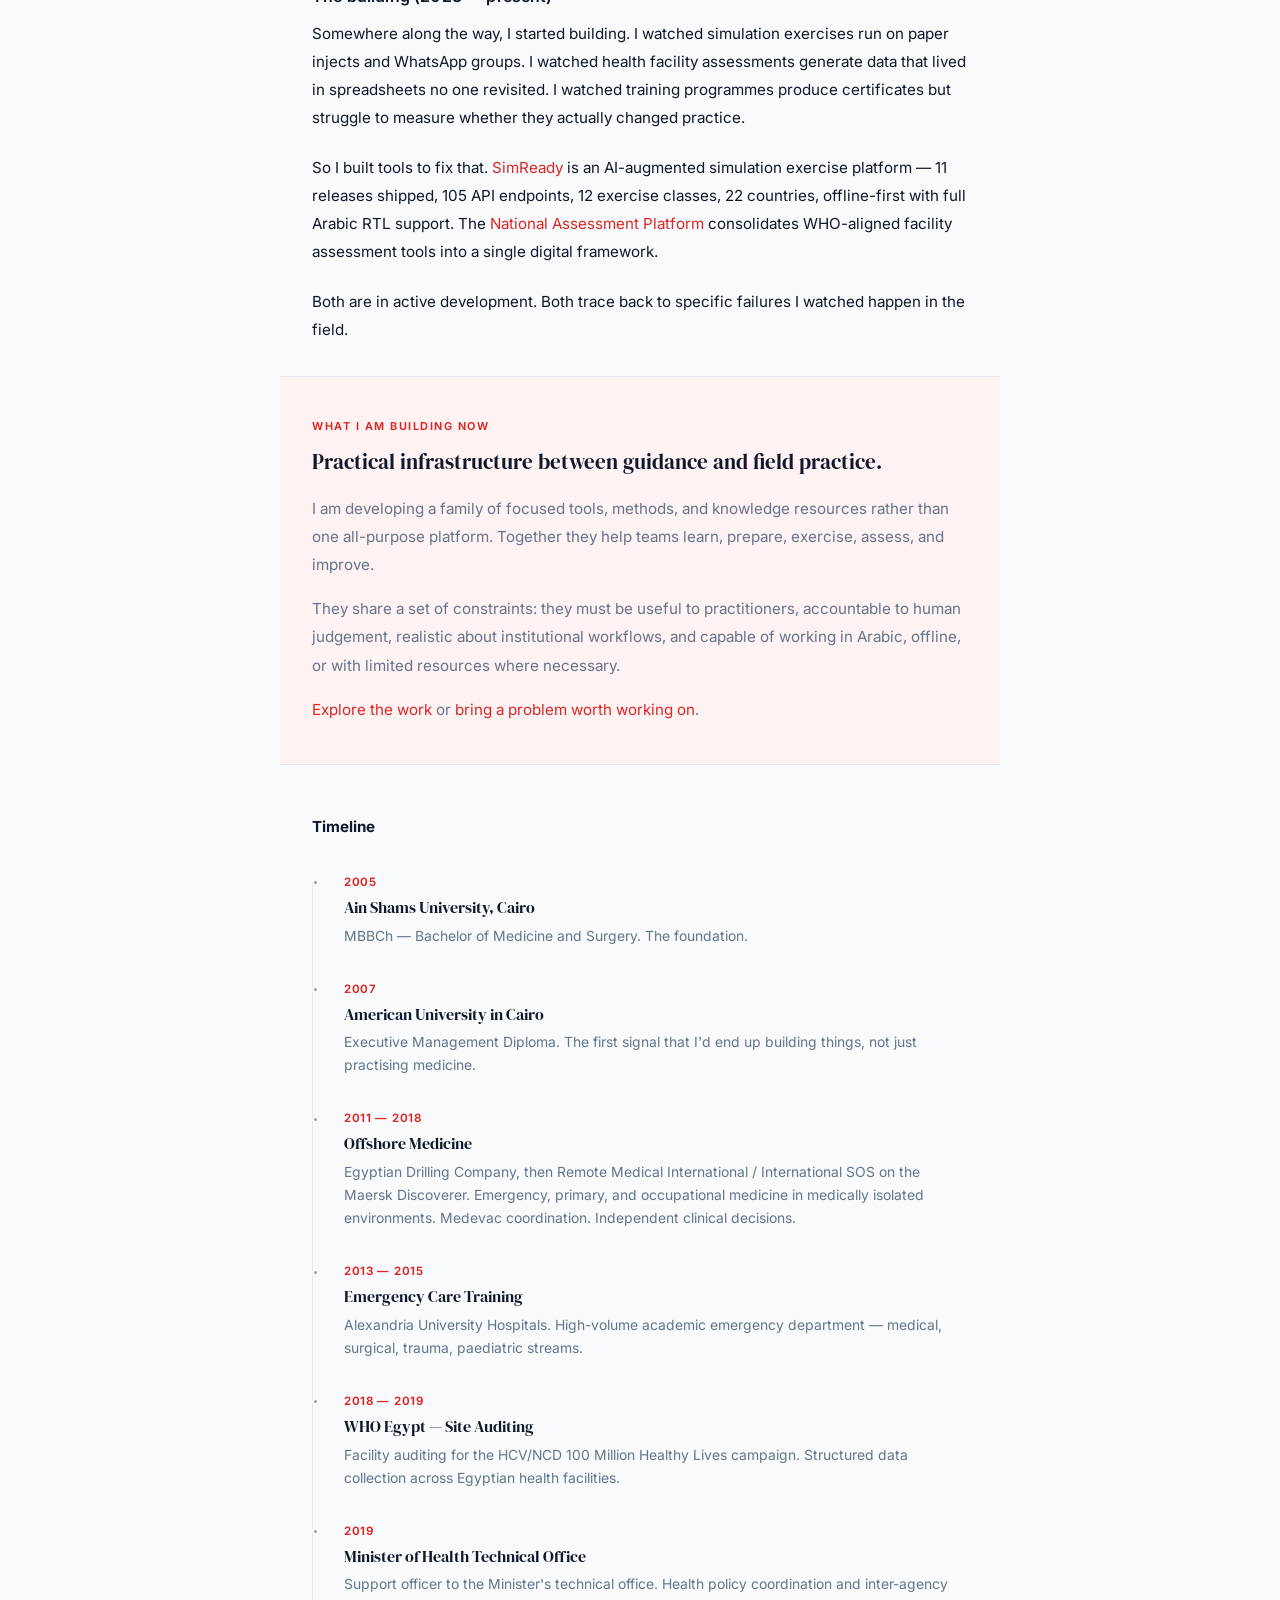
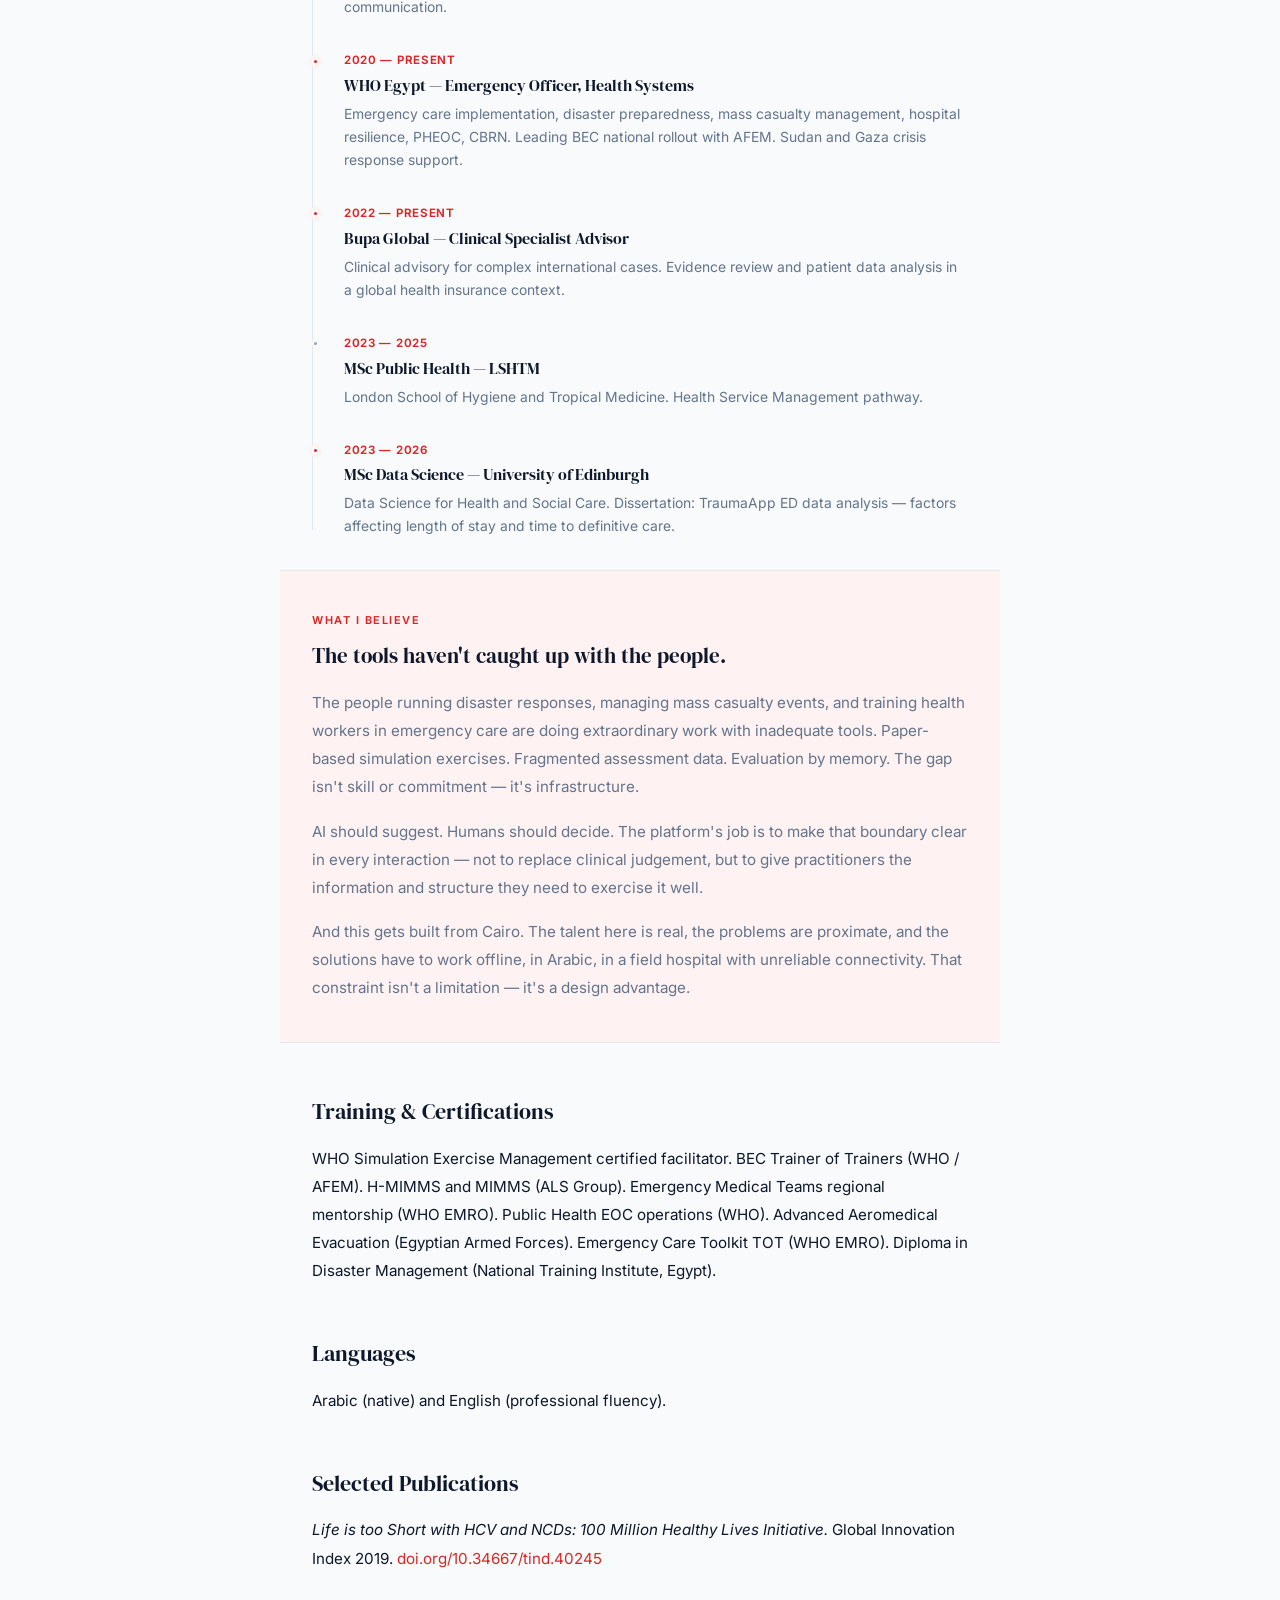
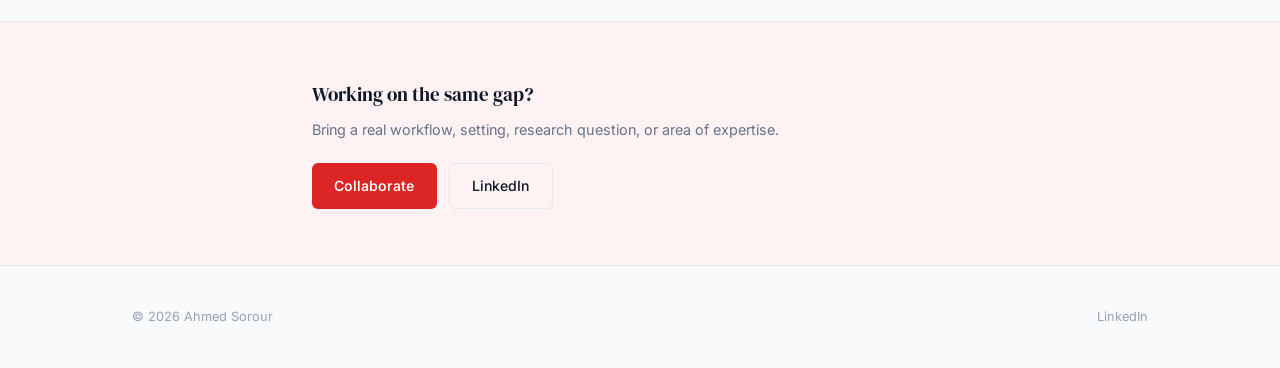
==== commit 13764330: "Update site narrative and add collaboration pages" ====
--- a/about.html
+++ b/about.html
@@ -8,15 +8,15 @@
   <meta property="og:title" content="About — Ahmed Sorour">
   <meta property="og:description" content="Public health and disaster medicine specialist who builds the tools the field is missing.">
   <meta property="og:type" content="profile">
-  <meta property="og:url" content="https://soroura.com/about.html">
+  <meta property="og:url" content="https://soroura.org/about.html">
   <meta name="theme-color" content="#334155">
-  <link rel="canonical" href="https://soroura.com/about.html">
+  <link rel="canonical" href="https://soroura.org/about.html">
   <link rel="icon" href="favicon.svg" type="image/svg+xml">
   <link rel="icon" href="favicon.ico" sizes="32x32">
   <link rel="apple-touch-icon" href="apple-touch-icon.png">
   <link rel="preconnect" href="https://fonts.googleapis.com">
   <link rel="preconnect" href="https://fonts.gstatic.com" crossorigin>
-  <link rel="stylesheet" href="style.css?v=2">
+  <link rel="stylesheet" href="style.css?v=4">
 </head>
 <body>
 
@@ -30,7 +30,7 @@
         <li><a href="builds.html">Builds</a></li>
         <li><a href="writing.html">Field Notes</a></li>
         <li><a href="about.html" class="active">About</a></li>
-        <li><a href="contact.html" class="nav-cta">Say Hello</a></li>
+        <li><a href="contact.html" class="nav-cta">Collaborate</a></li>
       </ul>
     </div>
   </nav>
@@ -41,8 +41,8 @@
       <div class="about-hero-inner">
         <div class="about-hero-text">
           <div class="section-label">About</div>
-          <h1>I started where emergencies happen. Now I build the tools to prepare for them.</h1>
-          <p class="about-subtitle">I'm Ahmed Sorour — public health and disaster medicine specialist at WHO Egypt, focused on emergency care. Building AI-augmented platforms for disaster preparedness from Cairo.</p>
+          <h1>From frontline decisions to the systems that help people prepare.</h1>
+          <p class="about-subtitle">Ahmed Sorour is a public health and disaster medicine specialist working across emergency care, preparedness, learning, evidence, and practical technology. This is the experience behind that work.</p>
         </div>
         <div class="about-hero-photo">
           <img src="my-bw.jpeg" alt="Ahmed Sorour" class="about-photo">
@@ -58,7 +58,7 @@
 
         <h2>The three arcs</h2>
 
-        <p>Most careers in global health follow a single trajectory. Mine has three — and the thread connecting them is the same question I keep asking: why don't the people doing the hardest work have the tools they need?</p>
+        <p>My work has followed three connected arcs. Offshore medicine taught me what it means to decide with limited support. Emergency departments showed me how quickly individual expertise reaches the limits of the system around it. Public-health work showed me the distance between a sound framework and a team being able to use it under pressure.</p>
 
         <h3>The frontline (2005 — 2018)</h3>
 
@@ -82,6 +82,14 @@
 
         <p>Both are in active development. Both trace back to specific failures I watched happen in the field.</p>
 
+      </div>
+
+      <div class="beliefs">
+        <div class="section-label">What I am building now</div>
+        <h2>Practical infrastructure between guidance and field practice.</h2>
+        <p>I am developing a family of focused tools, methods, and knowledge resources rather than one all-purpose platform. Together they help teams learn, prepare, exercise, assess, and improve.</p>
+        <p>They share a set of constraints: they must be useful to practitioners, accountable to human judgement, realistic about institutional workflows, and capable of working in Arabic, offline, or with limited resources where necessary.</p>
+        <p><a href="builds.html">Explore the work</a> or <a href="contact.html">bring a problem worth working on</a>.</p>
       </div>
 
       <!-- Timeline -->
@@ -167,10 +175,10 @@
   <!-- CTA -->
   <section class="cta-banner">
     <div class="container--narrow">
-      <h2>Working in emergency care or disaster preparedness?</h2>
-      <p>I'm always interested in conversations about building better tools for the field.</p>
+      <h2>Working on the same gap?</h2>
+      <p>Bring a real workflow, setting, research question, or area of expertise.</p>
       <div class="cta-buttons">
-        <a href="contact.html" class="btn-primary">Get in touch</a>
+        <a href="contact.html" class="btn-primary">Collaborate</a>
         <a href="https://linkedin.com/in/soroura" target="_blank" rel="noopener" class="btn-secondary">LinkedIn</a>
       </div>
     </div>
@@ -181,7 +189,7 @@
       <span>&copy; 2026 Ahmed Sorour</span>
       <div class="footer-links">
         <a href="https://linkedin.com/in/soroura" target="_blank" rel="noopener">LinkedIn</a>
-        <a href="mailto:amounir82@gmail.com">Email</a>
+
       </div>
     </div>
   </footer>
--- a/style.css
+++ b/style.css
@@ -864,6 +864,79 @@
 }
 .writing-placeholder p:last-child { margin-bottom: 0; }
 
+/* ===== FIELD NOTE ARTICLES ===== */
+.article-header {
+  padding: 5.5rem 1.5rem 2.5rem;
+  border-bottom: 1px solid var(--border);
+  background: var(--bg-paper);
+}
+
+.article-header h1 {
+  font-family: var(--font-display);
+  font-size: clamp(2.25rem, 6vw, 3.6rem);
+  font-weight: 400;
+  line-height: 1.08;
+  letter-spacing: -0.025em;
+  margin: 0.65rem 0 1rem;
+  max-width: 16ch;
+}
+
+.article-header .lead { max-width: 680px; }
+
+.article-meta {
+  margin-top: 1.5rem;
+  color: var(--text-muted);
+  font-size: 0.78rem;
+  letter-spacing: 0.02em;
+}
+
+.article-body > p:first-child {
+  font-family: var(--font-display);
+  font-size: 1.25rem;
+  line-height: 1.65;
+  color: var(--text);
+}
+
+.article-cycle {
+  display: flex;
+  align-items: center;
+  justify-content: space-between;
+  gap: 0.65rem;
+  padding: 1.25rem;
+  margin: 1.75rem 0;
+  border: 1px solid var(--border);
+  border-radius: var(--radius);
+  background: var(--bg-alt);
+  overflow-x: auto;
+}
+
+.article-cycle span {
+  color: var(--text);
+  font-weight: 650;
+  white-space: nowrap;
+}
+
+.article-cycle b {
+  color: var(--accent);
+  font-weight: 500;
+}
+
+.article-invitation {
+  margin-top: 3.5rem;
+  padding: 2rem;
+  border-left: 3px solid var(--accent);
+  border-radius: 0 var(--radius) var(--radius) 0;
+  background: var(--bg-warm);
+}
+
+.article-invitation h2 { margin-top: 0; }
+.article-invitation .btn-primary { display: inline-block; margin-top: 0.5rem; }
+
+@media (max-width: 600px) {
+  .article-header { padding-top: 4rem; }
+  .article-cycle { justify-content: flex-start; }
+}
+
 /* ===== CONTACT ===== */
 .contact-grid {
   display: grid;
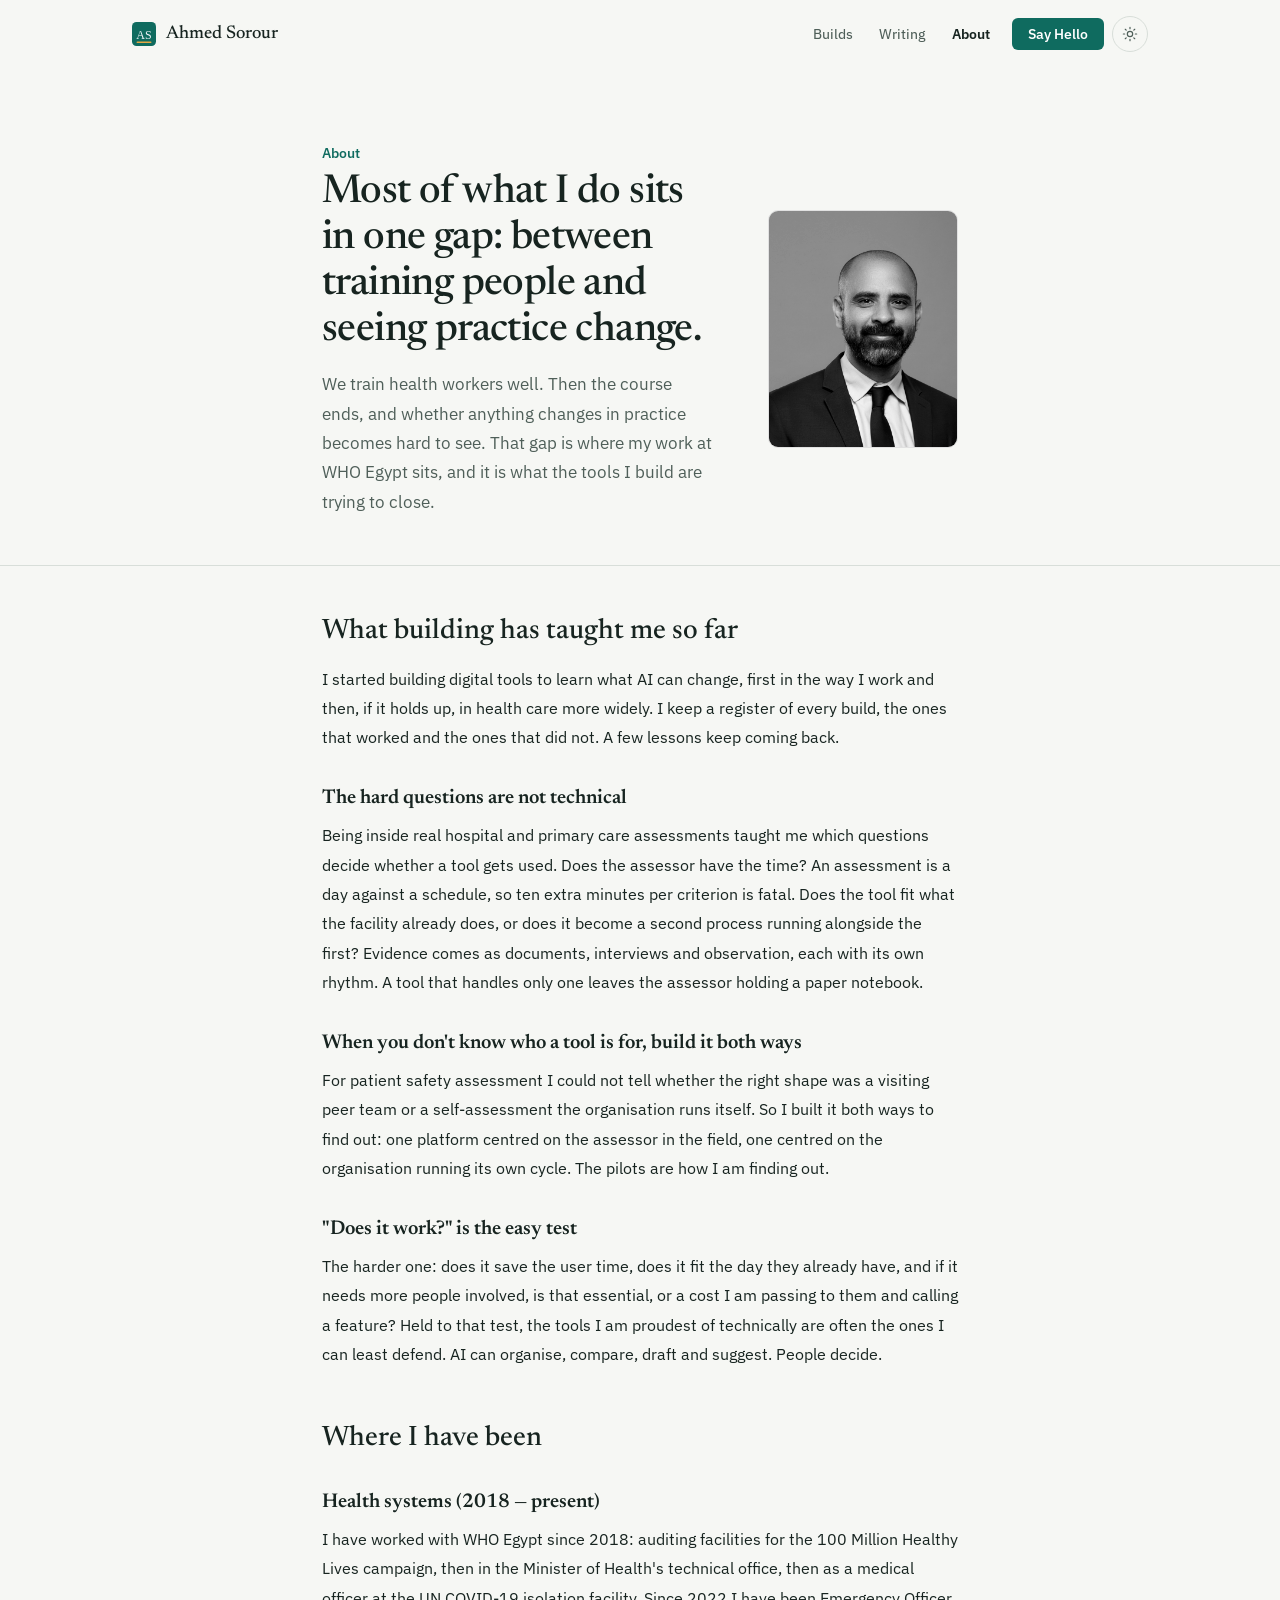
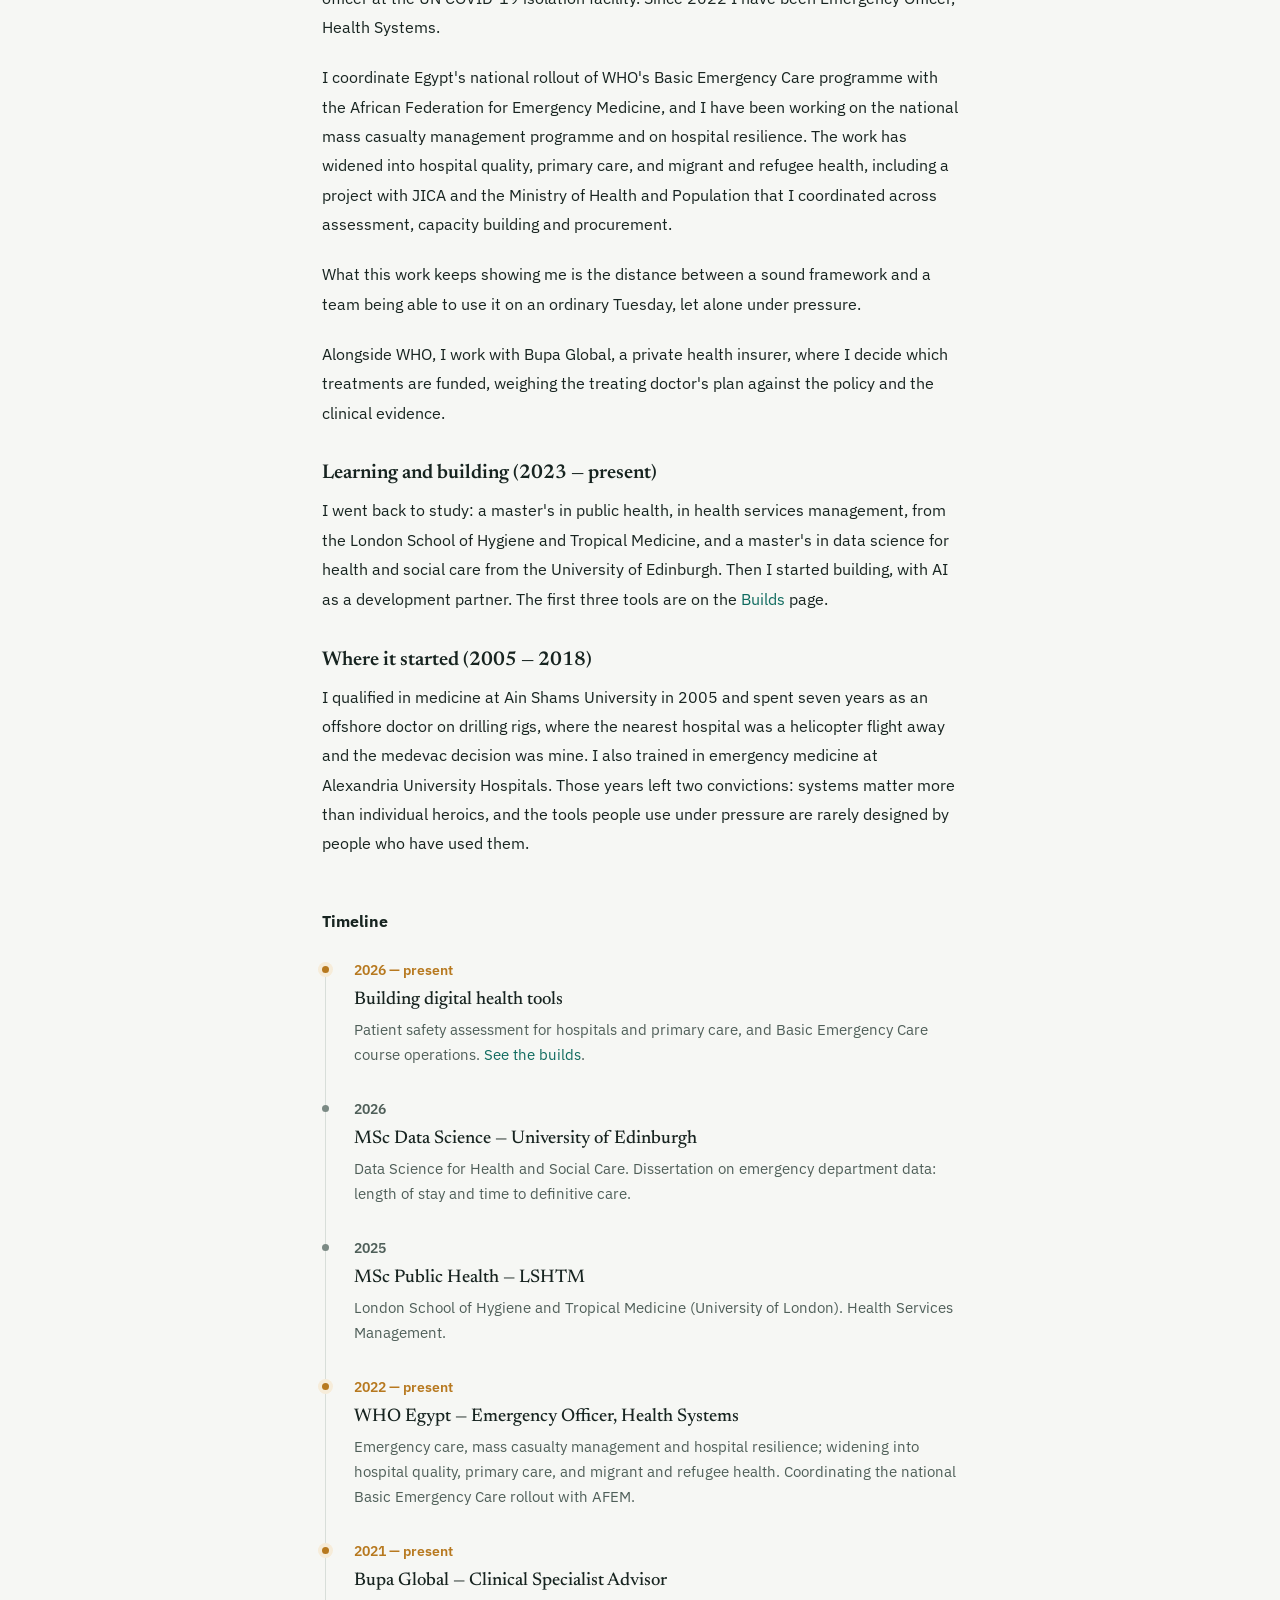
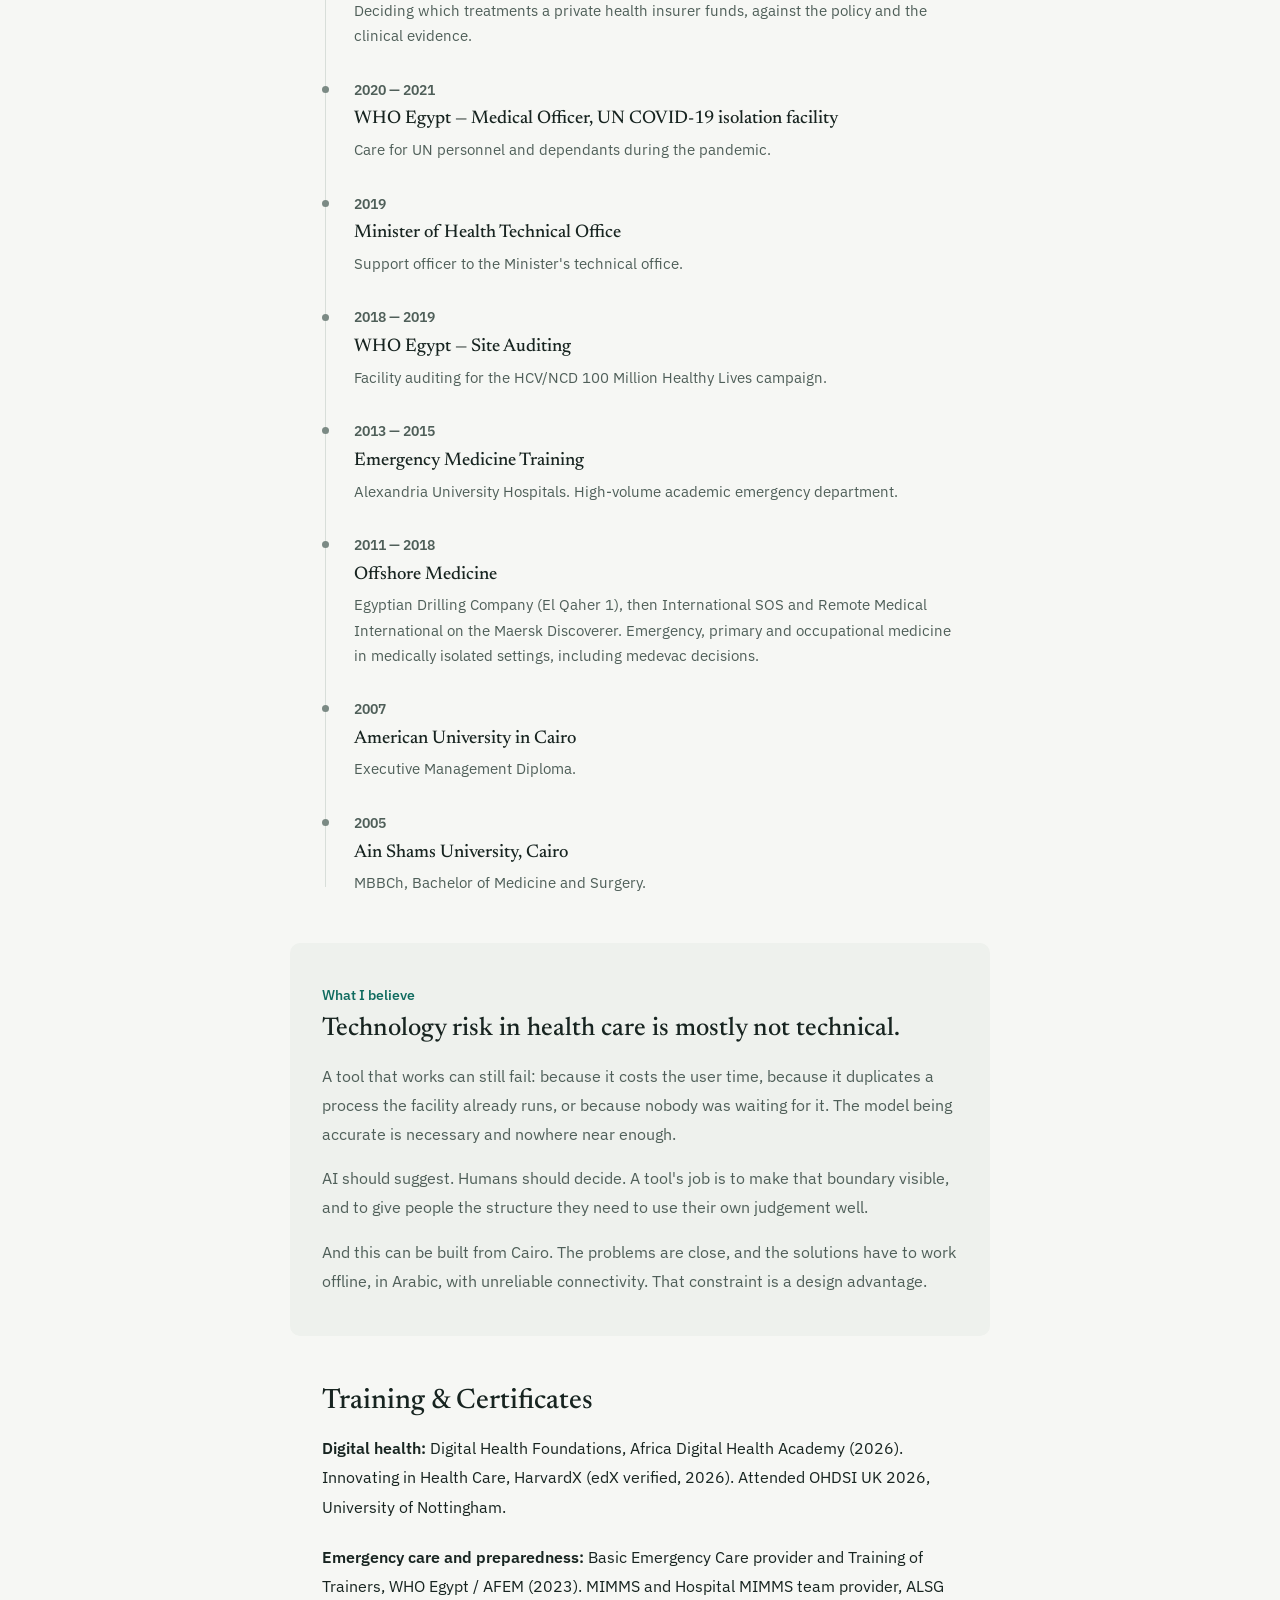
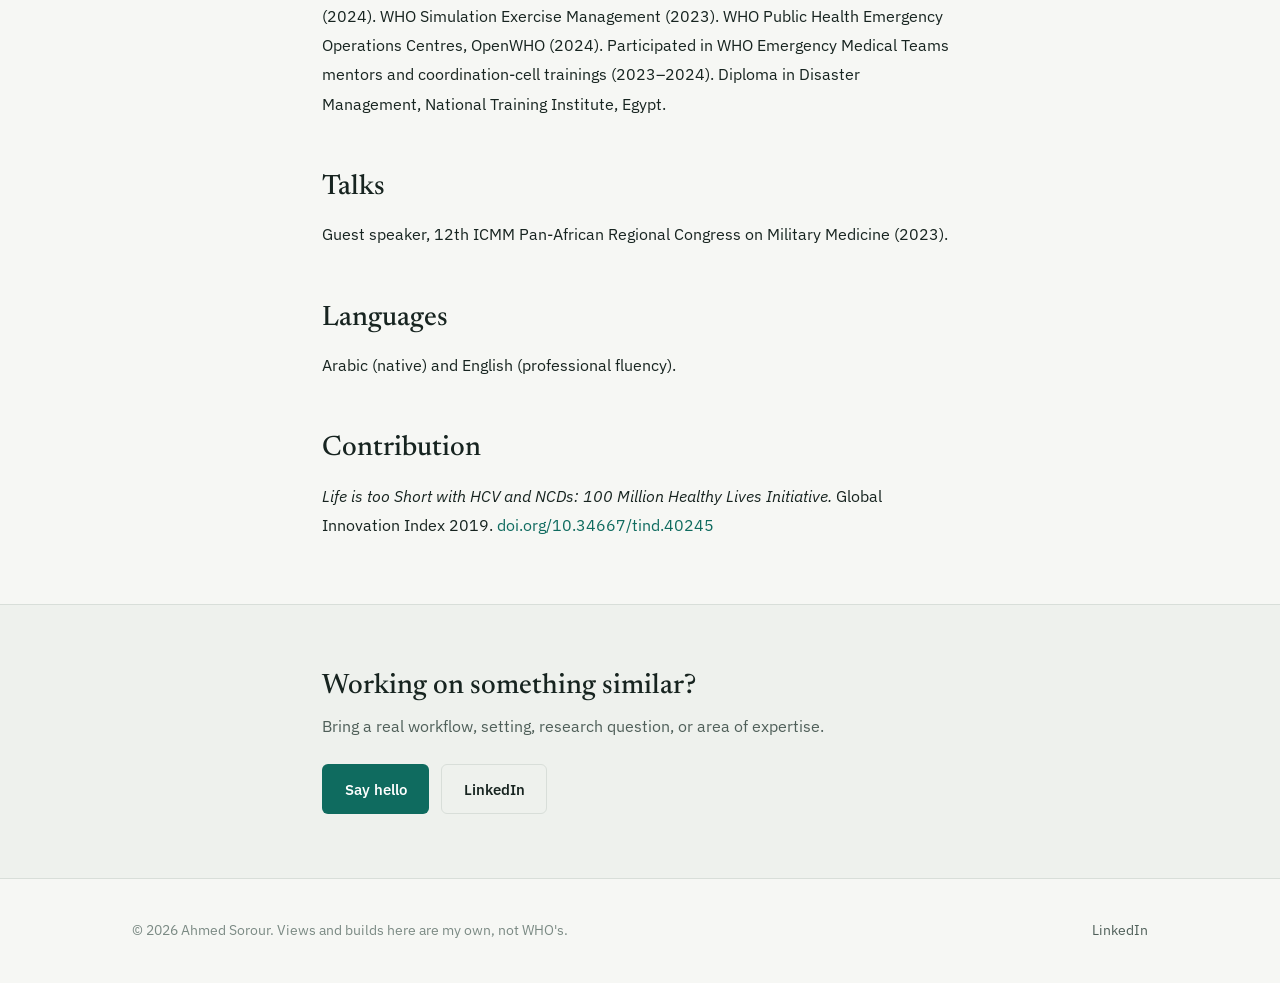
==== commit ac4cd753: "Redesign: health-systems positioning, three public builds, light/dark themes - Home: aspiration-led " ====
--- a/about.html
+++ b/about.html
@@ -1,37 +1,58 @@
 <!DOCTYPE html>
 <html lang="en">
 <head>
+  <!-- Google tag (gtag.js) -->
+  <script async src="https://www.googletagmanager.com/gtag/js?id=G-H9W3WGVJL8"></script>
+  <script>
+    window.dataLayer = window.dataLayer || [];
+    function gtag(){dataLayer.push(arguments);}
+    gtag('js', new Date());
+    gtag('config', 'G-H9W3WGVJL8');
+  </script>
   <meta charset="UTF-8">
   <meta name="viewport" content="width=device-width, initial-scale=1.0">
+  <script>
+    (function () {
+      try {
+        var t = localStorage.getItem('theme');
+        if (t === 'light' || t === 'dark') document.documentElement.setAttribute('data-theme', t);
+      } catch (e) {}
+    })();
+  </script>
   <title>About | Ahmed Sorour</title>
-  <meta name="description" content="Public health and disaster medicine specialist. From offshore rigs and emergency departments to WHO policy rooms and AI-augmented platforms.">
+  <meta name="description" content="A doctor working on health systems and emergency care at WHO Egypt, building digital tools to learn what AI can change in health care.">
   <meta property="og:title" content="About — Ahmed Sorour">
-  <meta property="og:description" content="Public health and disaster medicine specialist who builds the tools the field is missing.">
+  <meta property="og:description" content="Health systems, emergency care, and learning to build with AI.">
   <meta property="og:type" content="profile">
   <meta property="og:url" content="https://soroura.org/about.html">
-  <meta name="theme-color" content="#334155">
+  <meta name="theme-color" content="#0f6b5f">
   <link rel="canonical" href="https://soroura.org/about.html">
   <link rel="icon" href="favicon.svg" type="image/svg+xml">
   <link rel="icon" href="favicon.ico" sizes="32x32">
   <link rel="apple-touch-icon" href="apple-touch-icon.png">
   <link rel="preconnect" href="https://fonts.googleapis.com">
   <link rel="preconnect" href="https://fonts.gstatic.com" crossorigin>
-  <link rel="stylesheet" href="style.css?v=4">
+  <link rel="stylesheet" href="https://fonts.googleapis.com/css2?family=IBM+Plex+Sans:ital,wght@0,400;0,500;0,600;1,400&family=Newsreader:ital,opsz,wght@0,6..72,400..600;1,6..72,400..500&display=swap">
+  <link rel="stylesheet" href="style.css?v=6">
 </head>
 <body>
 
   <nav class="site-nav" id="siteNav">
     <div class="container">
-      <a href="index.html" class="site-name"><svg width="24" height="24" viewBox="0 0 32 32" aria-hidden="true"><rect width="32" height="32" rx="6" fill="#334155"/><text x="16" y="22" text-anchor="middle" font-family="Georgia,serif" font-size="16" fill="#f1f5f9">AS</text><rect x="6" y="26" width="20" height="2" rx="1" fill="#dc2626"/></svg>field/notes</a>
+      <a href="index.html" class="site-name"><svg width="24" height="24" viewBox="0 0 32 32" aria-hidden="true"><rect width="32" height="32" rx="6" fill="#0f6b5f"/><text x="16" y="22" text-anchor="middle" font-family="Georgia,serif" font-size="16" fill="#f1f5f9">AS</text><rect x="6" y="26" width="20" height="2" rx="1" fill="#e3a845"/></svg>Ahmed Sorour</a>
       <button class="nav-toggle" onclick="document.querySelector('.nav-links').classList.toggle('open')" aria-label="Menu">
         <span></span><span></span><span></span>
       </button>
       <ul class="nav-links">
         <li><a href="builds.html">Builds</a></li>
-        <li><a href="writing.html">Field Notes</a></li>
+        <li><a href="writing.html">Writing</a></li>
         <li><a href="about.html" class="active">About</a></li>
-        <li><a href="contact.html" class="nav-cta">Collaborate</a></li>
+        <li><a href="contact.html" class="nav-cta">Say Hello</a></li>
       </ul>
+      <button class="theme-toggle" type="button" aria-label="Switch between light and dark theme" title="Switch theme">
+        <svg class="icon-sun" viewBox="0 0 24 24" fill="none" stroke="currentColor" stroke-width="1.8" stroke-linecap="round" aria-hidden="true"><circle cx="12" cy="12" r="4"/><path d="M12 2v2M12 20v2M4.9 4.9l1.4 1.4M17.7 17.7l1.4 1.4M2 12h2M20 12h2M4.9 19.1l1.4-1.4M17.7 6.3l1.4-1.4"/></svg>
+        <svg class="icon-moon" viewBox="0 0 24 24" fill="none" stroke="currentColor" stroke-width="1.8" stroke-linecap="round" stroke-linejoin="round" aria-hidden="true"><path d="M20 14.5A8 8 0 0 1 9.5 4a8 8 0 1 0 10.5 10.5z"/></svg>
+      </button>
     </div>
   </nav>
 
@@ -41,8 +62,8 @@
       <div class="about-hero-inner">
         <div class="about-hero-text">
           <div class="section-label">About</div>
-          <h1>From frontline decisions to the systems that help people prepare.</h1>
-          <p class="about-subtitle">Ahmed Sorour is a public health and disaster medicine specialist working across emergency care, preparedness, learning, evidence, and practical technology. This is the experience behind that work.</p>
+          <h1>Most of what I do sits in one gap: between training people and seeing practice change.</h1>
+          <p class="about-subtitle">We train health workers well. Then the course ends, and whether anything changes in practice becomes hard to see. That gap is where my work at WHO Egypt sits, and it is what the tools I build are trying to close.</p>
         </div>
         <div class="about-hero-photo">
           <img src="my-bw.jpeg" alt="Ahmed Sorour" class="about-photo">
@@ -56,116 +77,132 @@
 
       <div class="prose">
 
-        <h2>The three arcs</h2>
-
-        <p>My work has followed three connected arcs. Offshore medicine taught me what it means to decide with limited support. Emergency departments showed me how quickly individual expertise reaches the limits of the system around it. Public-health work showed me the distance between a sound framework and a team being able to use it under pressure.</p>
-
-        <h3>The frontline (2005 — 2018)</h3>
-
-        <p>I started on the frontline. First as an offshore doctor on deep-sea drilling rigs in the Mediterranean — the Maersk Discoverer, then the Egyptian Drilling Company's El Qaher 1. Four years of making clinical decisions in complete medical isolation, where the nearest hospital was a helicopter flight away and the medevac decision was yours alone.</p>
-
-        <p>Then emergency care training at Alexandria University Hospitals — high-volume, undifferentiated presentations, the kind of experience that teaches you to think fast with incomplete information. Those years built two convictions: systems matter more than individual heroics, and the tools people use in emergencies are almost always designed by people who've never been in one.</p>
-
-        <h3>The systems (2018 — present)</h3>
-
-        <p>I joined WHO Egypt in 2020, initially managing the COVID-19 UN isolation facility — direct patient care for UN personnel in a community-based setting. Then the work shifted to where I could have the most impact: emergency care implementation and disaster preparedness at national scale.</p>
-
-        <p>Today I lead the national rollout of WHO's Basic Emergency Care programme in partnership with the African Federation for Emergency Medicine. I coordinate mass casualty management and hospital resilience initiatives. I support disaster response planning across national and subnational levels — including surge planning during the Sudan and Gaza crises.</p>
-
-        <p>In parallel, I advise on complex international clinical cases at Bupa Global, keeping one foot in direct clinical reasoning while the other works at systems level.</p>
-
-        <h3>The building (2023 — present)</h3>
-
-        <p>Somewhere along the way, I started building. I watched simulation exercises run on paper injects and WhatsApp groups. I watched health facility assessments generate data that lived in spreadsheets no one revisited. I watched training programmes produce certificates but struggle to measure whether they actually changed practice.</p>
-
-        <p>So I built tools to fix that. <a href="builds.html">SimReady</a> is an AI-augmented simulation exercise platform — 11 releases shipped, 105 API endpoints, 12 exercise classes, 22 countries, offline-first with full Arabic RTL support. The <a href="builds.html">National Assessment Platform</a> consolidates WHO-aligned facility assessment tools into a single digital framework.</p>
-
-        <p>Both are in active development. Both trace back to specific failures I watched happen in the field.</p>
-
-      </div>
-
-      <div class="beliefs">
-        <div class="section-label">What I am building now</div>
-        <h2>Practical infrastructure between guidance and field practice.</h2>
-        <p>I am developing a family of focused tools, methods, and knowledge resources rather than one all-purpose platform. Together they help teams learn, prepare, exercise, assess, and improve.</p>
-        <p>They share a set of constraints: they must be useful to practitioners, accountable to human judgement, realistic about institutional workflows, and capable of working in Arabic, offline, or with limited resources where necessary.</p>
-        <p><a href="builds.html">Explore the work</a> or <a href="contact.html">bring a problem worth working on</a>.</p>
+        <h2>What building has taught me so far</h2>
+
+        <p>I started building digital tools to learn what AI can change, first in the way I work and then, if it holds up, in health care more widely. I keep a register of every build, the ones that worked and the ones that did not. A few lessons keep coming back.</p>
+
+        <h3>The hard questions are not technical</h3>
+
+        <p>Being inside real hospital and primary care assessments taught me which questions decide whether a tool gets used. Does the assessor have the time? An assessment is a day against a schedule, so ten extra minutes per criterion is fatal. Does the tool fit what the facility already does, or does it become a second process running alongside the first? Evidence comes as documents, interviews and observation, each with its own rhythm. A tool that handles only one leaves the assessor holding a paper notebook.</p>
+
+        <h3>When you don't know who a tool is for, build it both ways</h3>
+
+        <p>For patient safety assessment I could not tell whether the right shape was a visiting peer team or a self-assessment the organisation runs itself. So I built it both ways to find out: one platform centred on the assessor in the field, one centred on the organisation running its own cycle. The pilots are how I am finding out.</p>
+
+        <h3>"Does it work?" is the easy test</h3>
+
+        <p>The harder one: does it save the user time, does it fit the day they already have, and if it needs more people involved, is that essential, or a cost I am passing to them and calling a feature? Held to that test, the tools I am proudest of technically are often the ones I can least defend. AI can organise, compare, draft and suggest. People decide.</p>
+
+        <h2>Where I have been</h2>
+
+        <h3>Health systems (2018 — present)</h3>
+
+        <p>I have worked with WHO Egypt since 2018: auditing facilities for the 100 Million Healthy Lives campaign, then in the Minister of Health's technical office, then as a medical officer at the UN COVID-19 isolation facility. Since 2022 I have been Emergency Officer, Health Systems.</p>
+
+        <p>I coordinate Egypt's national rollout of WHO's Basic Emergency Care programme with the African Federation for Emergency Medicine, and I have been working on the national mass casualty management programme and on hospital resilience. The work has widened into hospital quality, primary care, and migrant and refugee health, including a project with JICA and the Ministry of Health and Population that I coordinated across assessment, capacity building and procurement.</p>
+
+        <p>What this work keeps showing me is the distance between a sound framework and a team being able to use it on an ordinary Tuesday, let alone under pressure.</p>
+
+        <p>Alongside WHO, I work with Bupa Global, a private health insurer, where I decide which treatments are funded, weighing the treating doctor's plan against the policy and the clinical evidence.</p>
+
+        <h3>Learning and building (2023 — present)</h3>
+
+        <p>I went back to study: a master's in public health, in health services management, from the London School of Hygiene and Tropical Medicine, and a master's in data science for health and social care from the University of Edinburgh. Then I started building, with AI as a development partner. The first three tools are on the <a href="builds.html">Builds</a> page.</p>
+
+        <h3>Where it started (2005 — 2018)</h3>
+
+        <p>I qualified in medicine at Ain Shams University in 2005 and spent seven years as an offshore doctor on drilling rigs, where the nearest hospital was a helicopter flight away and the medevac decision was mine. I also trained in emergency medicine at Alexandria University Hospitals. Those years left two convictions: systems matter more than individual heroics, and the tools people use under pressure are rarely designed by people who have used them.</p>
+
       </div>
 
       <!-- Timeline -->
       <h2 class="prose" style="margin-top: 3rem; margin-bottom: 1rem;">Timeline</h2>
 
       <div class="timeline">
+        <div class="timeline-entry current">
+          <div class="timeline-year">2026 — present</div>
+          <h3>Building digital health tools</h3>
+          <p>Patient safety assessment for hospitals and primary care, and Basic Emergency Care course operations. <a href="builds.html">See the builds</a>.</p>
+        </div>
+        <div class="timeline-entry">
+          <div class="timeline-year">2026</div>
+          <h3>MSc Data Science — University of Edinburgh</h3>
+          <p>Data Science for Health and Social Care. Dissertation on emergency department data: length of stay and time to definitive care.</p>
+        </div>
+        <div class="timeline-entry">
+          <div class="timeline-year">2025</div>
+          <h3>MSc Public Health — LSHTM</h3>
+          <p>London School of Hygiene and Tropical Medicine (University of London). Health Services Management.</p>
+        </div>
+        <div class="timeline-entry current">
+          <div class="timeline-year">2022 — present</div>
+          <h3>WHO Egypt — Emergency Officer, Health Systems</h3>
+          <p>Emergency care, mass casualty management and hospital resilience; widening into hospital quality, primary care, and migrant and refugee health. Coordinating the national Basic Emergency Care rollout with AFEM.</p>
+        </div>
+        <div class="timeline-entry current">
+          <div class="timeline-year">2021 — present</div>
+          <h3>Bupa Global — Clinical Specialist Advisor</h3>
+          <p>Deciding which treatments a private health insurer funds, against the policy and the clinical evidence.</p>
+        </div>
+        <div class="timeline-entry">
+          <div class="timeline-year">2020 — 2021</div>
+          <h3>WHO Egypt — Medical Officer, UN COVID-19 isolation facility</h3>
+          <p>Care for UN personnel and dependants during the pandemic.</p>
+        </div>
+        <div class="timeline-entry">
+          <div class="timeline-year">2019</div>
+          <h3>Minister of Health Technical Office</h3>
+          <p>Support officer to the Minister's technical office.</p>
+        </div>
+        <div class="timeline-entry">
+          <div class="timeline-year">2018 — 2019</div>
+          <h3>WHO Egypt — Site Auditing</h3>
+          <p>Facility auditing for the HCV/NCD 100 Million Healthy Lives campaign.</p>
+        </div>
+        <div class="timeline-entry">
+          <div class="timeline-year">2013 — 2015</div>
+          <h3>Emergency Medicine Training</h3>
+          <p>Alexandria University Hospitals. High-volume academic emergency department.</p>
+        </div>
+        <div class="timeline-entry">
+          <div class="timeline-year">2011 — 2018</div>
+          <h3>Offshore Medicine</h3>
+          <p>Egyptian Drilling Company (El Qaher 1), then International SOS and Remote Medical International on the Maersk Discoverer. Emergency, primary and occupational medicine in medically isolated settings, including medevac decisions.</p>
+        </div>
+        <div class="timeline-entry">
+          <div class="timeline-year">2007</div>
+          <h3>American University in Cairo</h3>
+          <p>Executive Management Diploma.</p>
+        </div>
         <div class="timeline-entry">
           <div class="timeline-year">2005</div>
           <h3>Ain Shams University, Cairo</h3>
-          <p>MBBCh — Bachelor of Medicine and Surgery. The foundation.</p>
-        </div>
-        <div class="timeline-entry">
-          <div class="timeline-year">2007</div>
-          <h3>American University in Cairo</h3>
-          <p>Executive Management Diploma. The first signal that I'd end up building things, not just practising medicine.</p>
-        </div>
-        <div class="timeline-entry">
-          <div class="timeline-year">2011 — 2018</div>
-          <h3>Offshore Medicine</h3>
-          <p>Egyptian Drilling Company, then Remote Medical International / International SOS on the Maersk Discoverer. Emergency, primary, and occupational medicine in medically isolated environments. Medevac coordination. Independent clinical decisions.</p>
-        </div>
-        <div class="timeline-entry">
-          <div class="timeline-year">2013 — 2015</div>
-          <h3>Emergency Care Training</h3>
-          <p>Alexandria University Hospitals. High-volume academic emergency department — medical, surgical, trauma, paediatric streams.</p>
-        </div>
-        <div class="timeline-entry">
-          <div class="timeline-year">2018 — 2019</div>
-          <h3>WHO Egypt — Site Auditing</h3>
-          <p>Facility auditing for the HCV/NCD 100 Million Healthy Lives campaign. Structured data collection across Egyptian health facilities.</p>
-        </div>
-        <div class="timeline-entry">
-          <div class="timeline-year">2019</div>
-          <h3>Minister of Health Technical Office</h3>
-          <p>Support officer to the Minister's technical office. Health policy coordination and inter-agency communication.</p>
-        </div>
-        <div class="timeline-entry current">
-          <div class="timeline-year">2020 — present</div>
-          <h3>WHO Egypt — Emergency Officer, Health Systems</h3>
-          <p>Emergency care implementation, disaster preparedness, mass casualty management, hospital resilience, PHEOC, CBRN. Leading BEC national rollout with AFEM. Sudan and Gaza crisis response support.</p>
-        </div>
-        <div class="timeline-entry current">
-          <div class="timeline-year">2022 — present</div>
-          <h3>Bupa Global — Clinical Specialist Advisor</h3>
-          <p>Clinical advisory for complex international cases. Evidence review and patient data analysis in a global health insurance context.</p>
-        </div>
-        <div class="timeline-entry">
-          <div class="timeline-year">2023 — 2025</div>
-          <h3>MSc Public Health — LSHTM</h3>
-          <p>London School of Hygiene and Tropical Medicine. Health Service Management pathway.</p>
-        </div>
-        <div class="timeline-entry current">
-          <div class="timeline-year">2023 — 2026</div>
-          <h3>MSc Data Science — University of Edinburgh</h3>
-          <p>Data Science for Health and Social Care. Dissertation: TraumaApp ED data analysis — factors affecting length of stay and time to definitive care.</p>
+          <p>MBBCh, Bachelor of Medicine and Surgery.</p>
         </div>
       </div>
 
       <!-- What I Believe -->
       <div class="beliefs">
         <div class="section-label">What I believe</div>
-        <h2>The tools haven't caught up with the people.</h2>
-        <p>The people running disaster responses, managing mass casualty events, and training health workers in emergency care are doing extraordinary work with inadequate tools. Paper-based simulation exercises. Fragmented assessment data. Evaluation by memory. The gap isn't skill or commitment — it's infrastructure.</p>
-        <p>AI should suggest. Humans should decide. The platform's job is to make that boundary clear in every interaction — not to replace clinical judgement, but to give practitioners the information and structure they need to exercise it well.</p>
-        <p>And this gets built from Cairo. The talent here is real, the problems are proximate, and the solutions have to work offline, in Arabic, in a field hospital with unreliable connectivity. That constraint isn't a limitation — it's a design advantage.</p>
+        <h2>Technology risk in health care is mostly not technical.</h2>
+        <p>A tool that works can still fail: because it costs the user time, because it duplicates a process the facility already runs, or because nobody was waiting for it. The model being accurate is necessary and nowhere near enough.</p>
+        <p>AI should suggest. Humans should decide. A tool's job is to make that boundary visible, and to give people the structure they need to use their own judgement well.</p>
+        <p>And this can be built from Cairo. The problems are close, and the solutions have to work offline, in Arabic, with unreliable connectivity. That constraint is a design advantage.</p>
       </div>
 
       <!-- Certifications summary -->
       <div class="prose">
-        <h2>Training & Certifications</h2>
-        <p>WHO Simulation Exercise Management certified facilitator. BEC Trainer of Trainers (WHO / AFEM). H-MIMMS and MIMMS (ALS Group). Emergency Medical Teams regional mentorship (WHO EMRO). Public Health EOC operations (WHO). Advanced Aeromedical Evacuation (Egyptian Armed Forces). Emergency Care Toolkit TOT (WHO EMRO). Diploma in Disaster Management (National Training Institute, Egypt).</p>
+        <h2>Training &amp; Certificates</h2>
+        <p><strong>Digital health:</strong> Digital Health Foundations, Africa Digital Health Academy (2026). Innovating in Health Care, HarvardX (edX verified, 2026). Attended OHDSI UK 2026, University of Nottingham.</p>
+        <p><strong>Emergency care and preparedness:</strong> Basic Emergency Care provider and Training of Trainers, WHO Egypt / AFEM (2023). MIMMS and Hospital MIMMS team provider, ALSG (2024). WHO Simulation Exercise Management (2023). WHO Public Health Emergency Operations Centres, OpenWHO (2024). Participated in WHO Emergency Medical Teams mentors and coordination-cell trainings (2023–2024). Diploma in Disaster Management, National Training Institute, Egypt.</p>
+
+        <h2>Talks</h2>
+        <p>Guest speaker, 12th ICMM Pan-African Regional Congress on Military Medicine (2023).</p>
 
         <h2>Languages</h2>
         <p>Arabic (native) and English (professional fluency).</p>
 
-        <h2>Selected Publications</h2>
+        <h2>Contribution</h2>
         <p><em>Life is too Short with HCV and NCDs: 100 Million Healthy Lives Initiative.</em> Global Innovation Index 2019. <a href="https://doi.org/10.34667/tind.40245" target="_blank" rel="noopener">doi.org/10.34667/tind.40245</a></p>
       </div>
 
@@ -175,10 +212,10 @@
   <!-- CTA -->
   <section class="cta-banner">
     <div class="container--narrow">
-      <h2>Working on the same gap?</h2>
+      <h2>Working on something similar?</h2>
       <p>Bring a real workflow, setting, research question, or area of expertise.</p>
       <div class="cta-buttons">
-        <a href="contact.html" class="btn-primary">Collaborate</a>
+        <a href="contact.html" class="btn-primary">Say hello</a>
         <a href="https://linkedin.com/in/soroura" target="_blank" rel="noopener" class="btn-secondary">LinkedIn</a>
       </div>
     </div>
@@ -186,7 +223,7 @@
 
   <footer class="site-footer">
     <div class="container">
-      <span>&copy; 2026 Ahmed Sorour</span>
+      <span>&copy; 2026 Ahmed Sorour. Views and builds here are my own, not WHO's.</span>
       <div class="footer-links">
         <a href="https://linkedin.com/in/soroura" target="_blank" rel="noopener">LinkedIn</a>
 
@@ -195,8 +232,31 @@
   </footer>
 
   <script>
-    const nav = document.getElementById('siteNav');
-    window.addEventListener('scroll', () => { nav.classList.toggle('scrolled', window.scrollY > 10); });
+    (function () {
+      var root = document.documentElement;
+      var nav = document.getElementById('siteNav');
+      window.addEventListener('scroll', function () { nav.classList.toggle('scrolled', window.scrollY > 10); });
+      var dark = window.matchMedia('(prefers-color-scheme: dark)');
+      function current() { return root.getAttribute('data-theme') || (dark.matches ? 'dark' : 'light'); }
+      var btn = document.querySelector('.theme-toggle');
+      function label() { btn.setAttribute('aria-pressed', current() === 'dark' ? 'true' : 'false'); }
+      if (btn) {
+        label();
+        btn.addEventListener('click', function () {
+          var next = current() === 'dark' ? 'light' : 'dark';
+          root.setAttribute('data-theme', next);
+          try { localStorage.setItem('theme', next); } catch (e) {}
+          label();
+        });
+      }
+      var toggle = document.querySelector('.nav-toggle');
+      if (toggle) {
+        toggle.setAttribute('aria-expanded', 'false');
+        toggle.addEventListener('click', function () {
+          toggle.setAttribute('aria-expanded', document.querySelector('.nav-links').classList.contains('open') ? 'true' : 'false');
+        });
+      }
+    })();
   </script>
 
 </body>
--- a/style.css
+++ b/style.css
@@ -1,73 +1,82 @@
-/* ===== Ahmed Sorour — Field Notes ===== */
-/* Slate & Ember: cool slate base, single warm ember accent, serif headlines, editorial weight */
-
-/* Fonts loaded via <link> in HTML for performance — fallback @import below */
-@import url('https://fonts.googleapis.com/css2?family=DM+Serif+Display:ital@0;1&family=Inter:wght@400;450;500;550;600;700&display=swap');
-
-/* ===== LIGHT MODE ===== */
+/* ===== Ahmed Sorour — soroura.org =====
+   Limestone & Nile: cool limestone paper, deep ink, one Nile-teal accent,
+   saffron reserved for "current" and focus. Newsreader + IBM Plex Sans.
+   Themes: follows the system by default; [data-theme] on <html> overrides. */
+
+/* ===== TOKENS: LIGHT ===== */
 :root {
-  --text: #0f172a;
-  --text-secondary: #64748b;
-  --text-muted: #94a3b8;
-  --accent: #dc2626;
-  --accent-hover: #b91c1c;
-  --accent-light: #fef2f2;
-  --accent-warm: #ef4444;
-  --highlight: #dc2626;
-  --bg: #f8fafc;
-  --bg-alt: #f1f5f9;
-  --bg-warm: #fef2f2;
-  --bg-paper: #ffffff;
-  --slate-deep: #0f172a;
-  --slate-mid: #334155;
-  --border: #e2e8f0;
-  --border-light: #f1f5f9;
-  --border-accent: #dc2626;
-  --shadow-sm: 0 1px 2px rgba(15,23,42,0.05);
-  --shadow-card: 0 1px 3px rgba(15,23,42,0.07), 0 1px 2px rgba(15,23,42,0.04);
-  --shadow-hover: 0 4px 20px rgba(15,23,42,0.09);
-  --radius: 6px;
-  --radius-sm: 4px;
+  --bg: #f6f7f4;
+  --surface: #ffffff;
+  --surface-2: #eef1ed;
+  --ink: #172420;
+  --ink-2: #4f5f59;
+  --ink-3: #7b8a84;
+  --rule: #d8ded9;
+  --accent: #0f6b5f;
+  --accent-ink: #0b544a;
+  --accent-soft: #e2efeb;
+  --signal: #b7791f;
+  --signal-soft: #f6ecd9;
+  --on-accent: #ffffff;
+  --shadow: 0 1px 2px rgba(23, 36, 32, 0.06);
+
+  --radius: 10px;
+  --radius-sm: 6px;
   --max-width: 1080px;
-  --content-width: 720px;
-  --transition: 0.2s ease;
-  --font-body: 'Inter', -apple-system, BlinkMacSystemFont, 'Segoe UI', Roboto, sans-serif;
-  --font-display: 'DM Serif Display', Georgia, 'Times New Roman', serif;
-}
-
-/* ===== DARK MODE ===== */
+  --content-width: 700px;
+  --font-body: 'IBM Plex Sans', -apple-system, BlinkMacSystemFont, 'Segoe UI', Roboto, sans-serif;
+  --font-display: 'Newsreader', Georgia, 'Times New Roman', serif;
+  color-scheme: light;
+}
+
+/* ===== TOKENS: DARK (system) ===== */
 @media (prefers-color-scheme: dark) {
-  :root {
-    --text: #f1f5f9;
-    --text-secondary: #94a3b8;
-    --text-muted: #64748b;
-    --accent: #ef4444;
-    --accent-hover: #f87171;
-    --accent-light: rgba(239,68,68,0.12);
-    --accent-warm: #f87171;
-    --highlight: #ef4444;
-    --bg: #0f172a;
-    --bg-alt: #1e293b;
-    --bg-warm: rgba(254,242,242,0.04);
-    --bg-paper: #1e293b;
-    --slate-deep: #f1f5f9;
-    --slate-mid: #cbd5e1;
-    --border: #334155;
-    --border-light: #1e293b;
-    --border-accent: rgba(239,68,68,0.5);
-    --shadow-sm: 0 1px 2px rgba(0,0,0,0.3);
-    --shadow-card: 0 1px 3px rgba(0,0,0,0.4);
-    --shadow-hover: 0 4px 20px rgba(0,0,0,0.4);
+  :root:not([data-theme="light"]) {
+    --bg: #0e1513;
+    --surface: #15201d;
+    --surface-2: #1b2824;
+    --ink: #e6ece9;
+    --ink-2: #a3b3ad;
+    --ink-3: #74857f;
+    --rule: #26332f;
+    --accent: #5cc3b0;
+    --accent-ink: #7fd3c3;
+    --accent-soft: rgba(92, 195, 176, 0.12);
+    --signal: #e3a845;
+    --signal-soft: rgba(227, 168, 69, 0.14);
+    --on-accent: #0b1714;
+    --shadow: 0 1px 2px rgba(0, 0, 0, 0.4);
+    color-scheme: dark;
   }
+}
+
+/* ===== TOKENS: DARK (chosen) ===== */
+:root[data-theme="dark"] {
+  --bg: #0e1513;
+  --surface: #15201d;
+  --surface-2: #1b2824;
+  --ink: #e6ece9;
+  --ink-2: #a3b3ad;
+  --ink-3: #74857f;
+  --rule: #26332f;
+  --accent: #5cc3b0;
+  --accent-ink: #7fd3c3;
+  --accent-soft: rgba(92, 195, 176, 0.12);
+  --signal: #e3a845;
+  --signal-soft: rgba(227, 168, 69, 0.14);
+  --on-accent: #0b1714;
+  --shadow: 0 1px 2px rgba(0, 0, 0, 0.4);
+  color-scheme: dark;
 }
 
 /* ===== RESET ===== */
 *, *::before, *::after { margin: 0; padding: 0; box-sizing: border-box; }
-html { scroll-behavior: smooth; }
+html { scroll-behavior: smooth; -webkit-text-size-adjust: 100%; }
 
 body {
   font-family: var(--font-body);
-  color: var(--text);
+  font-size: 1rem;
+  color: var(--ink);
   background: var(--bg);
   line-height: 1.7;
   -webkit-font-smoothing: antialiased;
@@ -75,16 +84,20 @@
   min-height: 100vh;
   display: flex;
   flex-direction: column;
-}
-
-a { color: var(--accent); text-decoration: none; transition: color var(--transition); }
-a:hover { color: var(--accent-hover); }
+  transition: background-color 0.25s ease, color 0.25s ease;
+}
+
+a { color: var(--accent); text-decoration: none; text-underline-offset: 3px; }
+a:hover { color: var(--accent-ink); text-decoration: underline; }
 
 img { max-width: 100%; display: block; }
 
-::selection {
-  background: var(--accent-light);
-  color: var(--accent);
+::selection { background: var(--accent-soft); color: var(--ink); }
+
+:focus-visible {
+  outline: 2px solid var(--signal);
+  outline-offset: 3px;
+  border-radius: 3px;
 }
 
 /* ===== LAYOUT ===== */
@@ -102,39 +115,37 @@
   width: 100%;
 }
 
+.main { padding: 3rem 0 4rem; }
+
 /* ===== NAVIGATION ===== */
 .site-nav {
-  padding: 1.25rem 0;
+  padding: 1rem 0;
   background: var(--bg);
   position: sticky;
   top: 0;
   z-index: 100;
   border-bottom: 1px solid transparent;
-  transition: border-color 0.3s ease, box-shadow 0.3s ease;
-}
-
-.site-nav.scrolled {
-  border-bottom-color: var(--border);
-  box-shadow: var(--shadow-sm);
-}
+  transition: border-color 0.25s ease, background-color 0.25s ease;
+}
+.site-nav.scrolled { border-bottom-color: var(--rule); }
 
 .site-nav .container {
   display: flex;
   align-items: center;
-  justify-content: space-between;
+  gap: 0.5rem;
 }
 
 .site-name {
   display: flex;
   align-items: center;
-  gap: 0.5rem;
-  font-family: var(--font-display);
-  font-size: 1.05rem;
-  font-weight: 400;
-  color: var(--text);
-  letter-spacing: 0;
-}
-.site-name:hover { color: var(--text); }
+  gap: 0.6rem;
+  font-family: var(--font-display);
+  font-size: 1.15rem;
+  font-weight: 500;
+  color: var(--ink);
+  margin-right: auto;
+}
+.site-name:hover { color: var(--ink); text-decoration: none; }
 .site-name svg { flex-shrink: 0; }
 
 .nav-links {
@@ -145,286 +156,283 @@
 }
 
 .nav-links a {
-  font-size: 0.85rem;
-  color: var(--text-secondary);
+  font-size: 0.9rem;
+  color: var(--ink-2);
   padding: 0.4rem 0.75rem;
   border-radius: var(--radius-sm);
-  transition: all var(--transition);
   font-weight: 450;
-  letter-spacing: 0.01em;
-}
-.nav-links a:hover {
-  color: var(--text);
-  background: var(--bg-alt);
-}
-.nav-links a.active {
-  color: var(--text);
+}
+.nav-links a:hover { color: var(--ink); background: var(--surface-2); text-decoration: none; }
+.nav-links a.active { color: var(--ink); font-weight: 600; }
+
+.nav-links a.nav-cta {
+  color: var(--on-accent);
+  background: var(--accent);
+  padding: 0.4rem 1rem;
+  margin-left: 0.5rem;
   font-weight: 550;
 }
-
-.nav-cta {
-  font-size: 0.82rem !important;
-  color: var(--accent) !important;
-  background: var(--accent-light) !important;
-  border: 1px solid var(--border-accent) !important;
-  padding: 0.4rem 1rem !important;
-  border-radius: var(--radius-sm) !important;
-  font-weight: 550 !important;
-  margin-left: 0.5rem;
-}
-.nav-cta:hover {
-  background: var(--accent) !important;
-  color: #fff !important;
-  border-color: var(--accent) !important;
-}
-
-/* Mobile toggle */
-.nav-toggle { display: none; background: none; border: none; cursor: pointer; padding: 0.5rem; }
-.nav-toggle span {
-  display: block; width: 18px; height: 2px; background: var(--text-secondary);
-  margin: 4px 0; transition: all var(--transition); border-radius: 1px;
-}
-
-/* ===== HERO (homepage) ===== */
-.hero {
-  padding: 5.5rem 0 4rem;
-  border-bottom: 1px solid var(--border);
-}
-
-.hero-provocation {
-  font-family: var(--font-display);
-  font-size: 2.75rem;
-  font-weight: 400;
-  line-height: 1.18;
-  color: var(--text);
-  margin-bottom: 1.75rem;
-  max-width: 680px;
-}
-
-.hero-provocation em {
-  font-style: italic;
-  color: var(--accent);
-}
-
-.hero .intro {
-  font-size: 1rem;
-  color: var(--text-secondary);
-  line-height: 1.8;
-  max-width: 540px;
-  margin-bottom: 2.25rem;
-}
-
-.hero .hero-buttons {
-  display: flex;
-  flex-wrap: wrap;
-  gap: 0.75rem;
-}
-
-/* ===== BUTTONS ===== */
-.btn-primary {
+.nav-links a.nav-cta:hover { background: var(--accent-ink); color: var(--on-accent); }
+
+.theme-toggle {
   display: inline-flex;
   align-items: center;
-  gap: 0.5rem;
-  font-size: 0.88rem;
-  font-weight: 550;
-  color: #fff;
-  background: var(--accent);
-  padding: 0.65rem 1.4rem;
-  border-radius: var(--radius);
+  justify-content: center;
+  width: 2.25rem;
+  height: 2.25rem;
+  border: 1px solid var(--rule);
+  border-radius: 50%;
+  background: transparent;
+  color: var(--ink-2);
+  cursor: pointer;
+  flex-shrink: 0;
+}
+.theme-toggle:hover { color: var(--ink); background: var(--surface-2); }
+.theme-toggle svg { width: 1rem; height: 1rem; }
+.theme-toggle .icon-moon { display: none; }
+:root[data-theme="dark"] .theme-toggle .icon-sun { display: none; }
+:root[data-theme="dark"] .theme-toggle .icon-moon { display: block; }
+@media (prefers-color-scheme: dark) {
+  :root:not([data-theme="light"]) .theme-toggle .icon-sun { display: none; }
+  :root:not([data-theme="light"]) .theme-toggle .icon-moon { display: block; }
+}
+
+.nav-toggle {
+  display: none;
+  background: none;
   border: none;
   cursor: pointer;
-  transition: all var(--transition);
-}
-.btn-primary:hover { background: var(--accent-hover); color: #fff; }
-
+  padding: 0.5rem;
+  border-radius: var(--radius-sm);
+}
+.nav-toggle span {
+  display: block;
+  width: 18px;
+  height: 2px;
+  background: var(--ink-2);
+  margin: 4px 0;
+  border-radius: 1px;
+}
+
+/* ===== SHARED HEADINGS ===== */
+.section-header { margin-bottom: 2rem; }
+
+.section-label {
+  font-size: 0.9rem;
+  color: var(--accent);
+  font-weight: 550;
+  margin-bottom: 0.3rem;
+}
+
+.section-title {
+  font-family: var(--font-display);
+  font-size: 1.85rem;
+  font-weight: 500;
+  line-height: 1.2;
+  letter-spacing: -0.01em;
+  color: var(--ink);
+}
+
+.section-subtitle { font-size: 0.95rem; color: var(--ink-2); margin-top: 0.4rem; }
+
+/* ===== HERO (home) ===== */
+.hero {
+  padding: 5rem 0 4rem;
+  border-bottom: 1px solid var(--rule);
+}
+
+.hero-grid {
+  display: grid;
+  grid-template-columns: minmax(0, 1fr) auto;
+  gap: 4rem;
+  align-items: center;
+}
+
+.hero-eyebrow {
+  font-size: 0.95rem;
+  color: var(--ink-2);
+  margin-bottom: 1.25rem;
+}
+
+.hero-provocation {
+  font-family: var(--font-display);
+  font-size: clamp(2.3rem, 5vw, 3.6rem);
+  font-weight: 500;
+  line-height: 1.08;
+  letter-spacing: -0.02em;
+  color: var(--ink);
+  max-width: 15ch;
+}
+
+/* The distance line: training on one end, practice on the other */
+.distance {
+  margin: 2.25rem 0 2rem;
+  max-width: 34rem;
+}
+.distance-line {
+  position: relative;
+  height: 14px;
+}
+.distance-line::before,
+.distance-line::after {
+  content: '';
+  position: absolute;
+  top: 0;
+  width: 2px;
+  height: 14px;
+  background: var(--ink);
+}
+.distance-line::before { left: 0; }
+.distance-line::after { right: 0; background: var(--accent); }
+.distance-line span {
+  position: absolute;
+  left: 0;
+  right: 0;
+  top: 6px;
+  height: 2px;
+  background: linear-gradient(90deg, var(--ink), var(--accent));
+  transform-origin: left center;
+  animation: draw-distance 1.4s cubic-bezier(0.65, 0, 0.35, 1) 0.3s both;
+}
+.distance-labels {
+  display: flex;
+  justify-content: space-between;
+  font-size: 0.85rem;
+  color: var(--ink-2);
+  margin-top: 0.5rem;
+}
+.distance-labels span:last-child { color: var(--accent); font-weight: 550; }
+
+@keyframes draw-distance {
+  from { transform: scaleX(0); }
+  to { transform: scaleX(1); }
+}
+
+.hero .intro {
+  font-size: 1.08rem;
+  color: var(--ink-2);
+  line-height: 1.75;
+  max-width: 36rem;
+  margin-bottom: 2rem;
+}
+
+.hero-buttons { display: flex; flex-wrap: wrap; gap: 0.75rem; }
+
+.hero-photo {
+  width: 260px;
+  aspect-ratio: 4 / 5;
+  object-fit: cover;
+  object-position: center 12%;
+  border-radius: var(--radius);
+  filter: grayscale(100%) contrast(1.05);
+  border: 1px solid var(--rule);
+}
+
+/* ===== BUTTONS ===== */
+.btn-primary,
 .btn-secondary {
   display: inline-flex;
   align-items: center;
-  gap: 0.5rem;
-  font-size: 0.88rem;
-  font-weight: 500;
-  color: var(--text);
-  background: transparent;
-  padding: 0.65rem 1.4rem;
-  border-radius: var(--radius);
-  border: 1px solid var(--border);
-  cursor: pointer;
-  transition: all var(--transition);
-}
-.btn-secondary:hover { border-color: var(--text-muted); background: var(--bg-alt); color: var(--text); }
-
-/* ===== SECTIONS ===== */
-.home-section {
-  padding: 3.5rem 0;
-}
-
+  font-size: 0.92rem;
+  font-weight: 550;
+  padding: 0.7rem 1.35rem;
+  border-radius: var(--radius-sm);
+  border: 1px solid transparent;
+  transition: background-color 0.2s ease, border-color 0.2s ease, color 0.2s ease;
+}
+.btn-primary { background: var(--accent); color: var(--on-accent); }
+.btn-primary:hover { background: var(--accent-ink); color: var(--on-accent); text-decoration: none; }
+.btn-secondary { color: var(--ink); border-color: var(--rule); background: transparent; }
+.btn-secondary:hover { border-color: var(--ink-3); color: var(--ink); text-decoration: none; }
+
+/* ===== HOME SECTIONS ===== */
+.home-section { padding: 4.5rem 0; }
 .home-section--alt {
-  background: var(--bg-alt);
-}
-
-.section-header {
-  margin-bottom: 2rem;
-}
-
-.section-label {
-  font-size: 0.68rem;
-  text-transform: uppercase;
-  letter-spacing: 0.14em;
-  color: var(--accent);
-  font-weight: 650;
-  margin-bottom: 0.35rem;
-}
-
-.section-title {
-  font-family: var(--font-display);
-  font-size: 1.45rem;
-  font-weight: 400;
-  color: var(--text);
-}
-
-.section-subtitle {
-  font-size: 0.92rem;
-  color: var(--text-secondary);
-  margin-top: 0.3rem;
-}
-
-/* ===== FIELD NOTES CARDS (replaces topic cards) ===== */
+  background: var(--surface-2);
+  border-top: 1px solid var(--rule);
+  border-bottom: 1px solid var(--rule);
+}
+
+/* Four areas: one joined grid, ruled, not floating cards */
 .notes-grid {
   display: grid;
-  grid-template-columns: repeat(2, 1fr);
+  grid-template-columns: repeat(2, minmax(0, 1fr));
   gap: 1px;
-  background: var(--border);
-  border: 1px solid var(--border);
+  background: var(--rule);
+  border: 1px solid var(--rule);
   border-radius: var(--radius);
   overflow: hidden;
 }
 
 .note-card {
-  padding: 1.75rem;
-  background: var(--bg-paper);
-  transition: all var(--transition);
-  position: relative;
-}
-.note-card:hover {
-  background: var(--bg-warm);
-}
-
-.note-card::before {
-  content: '';
-  position: absolute;
-  top: 1.75rem;
-  left: 0;
-  width: 3px;
-  height: 0;
-  background: var(--accent);
-  transition: height 0.3s ease;
-}
-.note-card:hover::before {
-  height: calc(100% - 3.5rem);
+  padding: 1.75rem 1.9rem;
+  background: var(--surface);
 }
 
 .note-card h3 {
   font-family: var(--font-display);
-  font-size: 1.05rem;
-  font-weight: 400;
-  margin-bottom: 0.5rem;
-  color: var(--text);
-}
-
-.note-card p {
-  font-size: 0.87rem;
-  color: var(--text-secondary);
-  line-height: 1.65;
-}
-
-/* ===== POST CARDS / FIELD NOTES LIST ===== */
-.posts-grid {
-  display: grid;
-  grid-template-columns: 1fr;
-  gap: 0;
-}
+  font-size: 1.3rem;
+  font-weight: 500;
+  margin-bottom: 0.4rem;
+  color: var(--ink);
+}
+
+.note-card p { font-size: 0.95rem; color: var(--ink-2); line-height: 1.65; }
+
+/* ===== POST LIST ===== */
+.posts-grid { display: grid; grid-template-columns: 1fr; }
 
 .post-card {
   padding: 1.5rem 0;
-  border-bottom: 1px solid var(--border);
-  transition: all var(--transition);
-  position: relative;
+  border-bottom: 1px solid var(--rule);
 }
 .post-card:first-child { padding-top: 0; }
-.post-card:last-child { border-bottom: none; }
 
 .post-card-meta {
-  display: flex;
-  align-items: center;
-  gap: 0.75rem;
-  margin-bottom: 0.45rem;
+  font-size: 0.85rem;
+  color: var(--ink-3);
+  margin-bottom: 0.3rem;
+}
+
+.post-card h3 {
+  font-family: var(--font-display);
+  font-size: 1.35rem;
+  font-weight: 500;
+  line-height: 1.3;
+  margin-bottom: 0.35rem;
+}
+.post-card h3 a { color: var(--ink); }
+.post-card h3 a:hover { color: var(--accent); }
+
+.post-card p { font-size: 0.95rem; color: var(--ink-2); line-height: 1.65; max-width: 44rem; }
+
+.post-card-tags { display: flex; flex-wrap: wrap; gap: 0.4rem; margin-top: 0.75rem; }
+
+.post-tag {
   font-size: 0.78rem;
-  color: var(--text-muted);
-  letter-spacing: 0.01em;
-}
-
-.post-card h3 {
-  font-family: var(--font-display);
-  font-size: 1.1rem;
-  font-weight: 400;
-  margin-bottom: 0.35rem;
-  line-height: 1.3;
-}
-.post-card h3 a { color: var(--text); }
-.post-card h3 a:hover { color: var(--accent); }
-
-.post-card p {
-  font-size: 0.87rem;
-  color: var(--text-secondary);
-  line-height: 1.65;
-  margin-bottom: 0.5rem;
-}
-
-.post-card-tags {
-  display: flex;
-  flex-wrap: wrap;
-  gap: 0.35rem;
-}
-
-.post-tag {
-  font-size: 0.65rem;
   font-weight: 550;
-  text-transform: uppercase;
-  letter-spacing: 0.05em;
-  padding: 0.15rem 0.5rem;
-  border-radius: 3px;
-}
-.post-tag--teal { color: #0f766e; background: #f0fdfa; }
-.post-tag--green { color: #15803d; background: #f0fdf4; }
-.post-tag--purple { color: #7c3aed; background: #f5f3ff; }
-.post-tag--amber { color: #b45309; background: #fffbeb; }
-.post-tag--blue { color: #1d4ed8; background: #eff6ff; }
-.post-tag--gray { color: var(--text-secondary); background: var(--bg-alt); border: 1px solid var(--border); }
-
-@media (prefers-color-scheme: dark) {
-  .post-tag--teal { color: #5eead4; background: rgba(15,118,110,0.2); }
-  .post-tag--green { color: #86efac; background: rgba(21,128,61,0.2); }
-  .post-tag--purple { color: #c4b5fd; background: rgba(124,58,237,0.2); }
-  .post-tag--amber { color: #fbbf24; background: rgba(180,83,9,0.15); }
-  .post-tag--blue { color: #93c5fd; background: rgba(29,78,216,0.2); }
-  .post-tag--gray { color: var(--text-muted); background: var(--bg-alt); border-color: var(--border); }
-}
+  padding: 0.15rem 0.6rem;
+  border-radius: 999px;
+  color: var(--ink-2);
+  background: var(--surface-2);
+  border: 1px solid var(--rule);
+}
+.post-tag--green,
+.post-tag--teal { color: var(--accent-ink); background: var(--accent-soft); border-color: transparent; }
+.post-tag--blue { color: var(--ink); background: var(--surface); border-color: var(--ink-3); }
+.post-tag--amber,
+.post-tag--purple { color: var(--signal); background: var(--signal-soft); border-color: transparent; }
+.post-tag--gray { color: var(--ink-2); background: transparent; border-color: var(--rule); }
 
 .view-all {
-  display: inline-flex;
-  align-items: center;
-  gap: 0.3rem;
-  font-size: 0.85rem;
+  display: inline-block;
+  margin-top: 1.75rem;
+  font-size: 0.95rem;
   font-weight: 550;
-  color: var(--accent);
-  margin-top: 1.5rem;
-}
-.view-all:hover { gap: 0.5rem; }
-
-/* ===== ABOUT TEASER ===== */
-.about-teaser {
-  padding: 3.5rem 0;
-}
+}
+
+/* ===== WHY I BUILD (home) ===== */
+.about-teaser { padding: 4.5rem 0 1rem; }
 
 .about-teaser-inner {
   max-width: var(--max-width);
@@ -434,468 +442,292 @@
 
 .about-teaser h2 {
   font-family: var(--font-display);
-  font-size: 1.2rem;
-  font-weight: 400;
-  margin-bottom: 0.75rem;
+  font-size: 1.85rem;
+  font-weight: 500;
+  margin-bottom: 1rem;
 }
 
 .about-teaser p {
-  font-size: 0.92rem;
-  color: var(--text-secondary);
-  line-height: 1.8;
-  max-width: 580px;
+  font-family: var(--font-display);
+  font-size: 1.3rem;
+  line-height: 1.6;
+  color: var(--ink);
+  max-width: 40rem;
+  margin-bottom: 1rem;
+}
+.about-teaser p + p { color: var(--ink-2); font-size: 1.1rem; }
+
+.field-marker {
+  width: 2.5rem;
+  height: 2px;
+  background: var(--accent);
   margin-bottom: 1.25rem;
 }
 
-.about-teaser .about-link {
-  font-size: 0.85rem;
-  font-weight: 550;
-  color: var(--accent);
-}
-
-/* ===== CTA BANNER ===== */
+/* ===== CTA ===== */
 .cta-banner {
-  padding: 3.5rem 0;
-  border-top: 1px solid var(--border);
-  background: var(--bg-warm);
+  padding: 4rem 0;
+  border-top: 1px solid var(--rule);
+  background: var(--surface-2);
 }
 
 .cta-banner h2 {
   font-family: var(--font-display);
-  font-size: 1.2rem;
-  font-weight: 400;
-  margin-bottom: 0.5rem;
-}
-
-.cta-banner p {
-  font-size: 0.9rem;
-  color: var(--text-secondary);
-  margin-bottom: 1.25rem;
-}
-
-.cta-banner .cta-buttons {
-  display: flex;
-  gap: 0.75rem;
-  flex-wrap: wrap;
-}
+  font-size: 1.75rem;
+  font-weight: 500;
+  line-height: 1.25;
+  margin-bottom: 0.6rem;
+  max-width: 30ch;
+}
+
+.cta-banner p { font-size: 1rem; color: var(--ink-2); margin-bottom: 1.5rem; max-width: 38rem; }
+.cta-buttons { display: flex; gap: 0.75rem; flex-wrap: wrap; }
 
 /* ===== PAGE HEADER ===== */
 .page-header {
-  padding: 4rem 0 1.5rem;
-  border-bottom: 1px solid var(--border);
-}
-
-.page-header .section-label {
+  padding: 4.5rem 0 2.5rem;
+  border-bottom: 1px solid var(--rule);
+}
+
+.page-header h1 {
+  font-family: var(--font-display);
+  font-size: clamp(2rem, 4vw, 2.75rem);
+  font-weight: 500;
+  line-height: 1.15;
+  letter-spacing: -0.015em;
+  margin-bottom: 0.9rem;
+}
+
+.lead { font-size: 1.05rem; color: var(--ink-2); line-height: 1.75; max-width: 40rem; }
+
+/* ===== ABOUT ===== */
+.about-hero { padding: 4.5rem 0 3rem; border-bottom: 1px solid var(--rule); }
+
+.about-hero-inner { display: flex; align-items: center; gap: 3.5rem; }
+.about-hero-text { flex: 1; min-width: 0; }
+.about-hero-photo { flex-shrink: 0; }
+
+.about-photo {
+  width: 190px;
+  aspect-ratio: 4 / 5;
+  object-fit: cover;
+  object-position: center 12%;
+  border-radius: var(--radius);
+  filter: grayscale(100%) contrast(1.05);
+  border: 1px solid var(--rule);
+}
+
+.about-hero h1 {
+  font-family: var(--font-display);
+  font-size: clamp(1.9rem, 3.6vw, 2.5rem);
+  font-weight: 500;
+  line-height: 1.15;
+  letter-spacing: -0.015em;
+  margin-bottom: 1rem;
+}
+
+.about-subtitle { font-size: 1.05rem; color: var(--ink-2); line-height: 1.75; }
+
+/* ===== PROSE ===== */
+.prose { font-size: 1.02rem; line-height: 1.8; color: var(--ink); }
+.prose p { margin-bottom: 1.3rem; }
+.prose p:last-child { margin-bottom: 0; }
+.prose strong { font-weight: 600; }
+
+.prose h2 {
+  font-family: var(--font-display);
+  font-size: 1.75rem;
+  font-weight: 500;
+  line-height: 1.25;
+  margin-top: 3.25rem;
+  margin-bottom: 0.9rem;
+}
+.prose > h2:first-child { margin-top: 0; }
+
+.prose h3 {
+  font-family: var(--font-display);
+  font-size: 1.25rem;
+  font-weight: 600;
+  line-height: 1.35;
+  margin-top: 2.1rem;
   margin-bottom: 0.5rem;
 }
 
-.page-header h1 {
-  font-family: var(--font-display);
-  font-size: 2.1rem;
-  font-weight: 400;
-  line-height: 1.2;
-  margin-bottom: 0.6rem;
-}
-
-.page-header .lead {
-  font-size: 0.95rem;
-  color: var(--text-secondary);
-  line-height: 1.75;
-  max-width: 540px;
-}
-
-/* ===== ABOUT PAGE ===== */
-.about-hero {
-  padding: 4.5rem 0 3rem;
-  border-bottom: 1px solid var(--border);
-}
-
-.about-hero-inner {
-  display: flex;
-  align-items: center;
-  gap: 4rem;
-}
-
-.about-hero-text {
-  flex: 1;
-  min-width: 0;
-}
-
-.about-hero-photo {
-  flex-shrink: 0;
-  display: flex;
-  align-items: center;
-  justify-content: center;
-}
-
-.about-photo {
-  width: 180px;
-  height: 180px;
-  object-fit: cover;
-  object-position: center 8%;
-  border-radius: 50%;
-  display: block;
-  filter: grayscale(100%);
-  border: 1px solid var(--border);
-  box-shadow: 0 4px 20px rgba(0,0,0,0.18);
-}
-
-.about-hero .section-label {
-  margin-bottom: 0.75rem;
-}
-
-.about-hero h1 {
-  font-family: var(--font-display);
-  font-size: 2.35rem;
-  font-weight: 400;
-  line-height: 1.18;
-  margin-bottom: 1rem;
-}
-
-.about-hero .about-subtitle {
-  font-size: 1rem;
-  color: var(--text-secondary);
-  line-height: 1.8;
-}
-
-/* ===== PROSE ===== */
-.prose {
-  font-size: 0.95rem;
-  line-height: 1.85;
-  color: var(--text);
-}
-
-.prose p { margin-bottom: 1.35rem; }
-.prose p:last-child { margin-bottom: 0; }
-
-.prose strong { font-weight: 600; }
-
-.prose h2 {
-  font-family: var(--font-display);
-  font-size: 1.4rem;
-  font-weight: 400;
-  margin-top: 3rem;
-  margin-bottom: 0.75rem;
-}
-
-.prose h3 {
-  font-size: 1rem;
-  font-weight: 600;
-  margin-top: 2rem;
-  margin-bottom: 0.5rem;
-  color: var(--text);
-  letter-spacing: 0.01em;
-}
-
-.prose ul, .prose ol {
-  margin-bottom: 1.25rem;
-  padding-left: 1.25rem;
-}
-
-.prose li { margin-bottom: 0.35rem; }
+.prose ul, .prose ol { margin-bottom: 1.3rem; padding-left: 1.25rem; }
+.prose li { margin-bottom: 0.4rem; }
 
 .prose blockquote {
-  border-left: 3px solid var(--accent);
-  padding: 1rem 1.5rem;
-  margin: 2rem 0;
-  font-family: var(--font-display);
-  font-style: italic;
-  font-size: 1.05rem;
-  color: var(--text);
-  background: var(--bg-warm);
-  border-radius: 0 var(--radius) var(--radius) 0;
-  line-height: 1.6;
+  margin: 2.25rem 0;
+  padding-left: 1.5rem;
+  border-left: 2px solid var(--accent);
+  font-family: var(--font-display);
+  font-size: 1.35rem;
+  line-height: 1.5;
+  color: var(--ink);
 }
 
 /* ===== TIMELINE ===== */
-.timeline {
-  position: relative;
-  padding-left: 2rem;
-  margin: 2rem 0;
-}
+.timeline { position: relative; padding-left: 2rem; margin: 1.5rem 0 3rem; }
 
 .timeline::before {
   content: '';
   position: absolute;
-  left: 0;
-  top: 0.5rem;
-  bottom: 0.5rem;
+  left: 3px;
+  top: 0.55rem;
+  bottom: 0.55rem;
   width: 1px;
-  background: var(--border);
-}
-
-.timeline-entry {
-  position: relative;
-  margin-bottom: 2rem;
-}
+  background: var(--rule);
+}
+
+.timeline-entry { position: relative; margin-bottom: 1.9rem; }
 .timeline-entry:last-child { margin-bottom: 0; }
 
 .timeline-entry::before {
   content: '';
   position: absolute;
   left: -2rem;
-  top: 0.4rem;
+  top: 0.45rem;
   width: 7px;
   height: 7px;
   border-radius: 50%;
-  background: var(--text-muted);
-  border: 2px solid var(--bg);
-}
-
-.timeline-entry.current::before {
-  background: var(--accent);
-  box-shadow: 0 0 0 3px var(--accent-light);
-}
-
-.timeline-year {
-  font-size: 0.72rem;
-  font-weight: 650;
-  color: var(--accent);
-  text-transform: uppercase;
-  letter-spacing: 0.06em;
+  background: var(--ink-3);
+}
+.timeline-entry.current::before { background: var(--signal); box-shadow: 0 0 0 4px var(--signal-soft); }
+
+.timeline-year { font-size: 0.85rem; font-weight: 600; color: var(--ink-2); margin-bottom: 0.1rem; }
+.timeline-entry.current .timeline-year { color: var(--signal); }
+
+.timeline-entry h3 {
+  font-family: var(--font-display);
+  font-size: 1.15rem;
+  font-weight: 500;
   margin-bottom: 0.15rem;
 }
 
-.timeline-entry h3 {
-  font-family: var(--font-display);
-  font-size: 0.98rem;
-  font-weight: 400;
-  margin-bottom: 0.2rem;
-}
-
-.timeline-entry p {
-  font-size: 0.87rem;
-  color: var(--text-secondary);
-  line-height: 1.65;
-}
-
-/* ===== WHAT I BELIEVE (about page) ===== */
+.timeline-entry p { font-size: 0.95rem; color: var(--ink-2); line-height: 1.65; }
+
+/* ===== BELIEFS ===== */
 .beliefs {
-  padding: 2.5rem 0;
-  margin: 2rem 0;
-  border-top: 1px solid var(--border);
-  border-bottom: 1px solid var(--border);
-  background: var(--bg-warm);
-  padding-left: 2rem;
-  padding-right: 2rem;
-  margin-left: -2rem;
-  margin-right: -2rem;
-  border-left: none;
-  border-right: none;
+  margin: 3rem -2rem;
+  padding: 2.5rem 2rem;
+  background: var(--surface-2);
+  border-radius: var(--radius);
 }
 
 .beliefs h2 {
   font-family: var(--font-display);
-  font-size: 1.3rem;
-  font-weight: 400;
-  margin-top: 0.5rem;
-  margin-bottom: 1rem;
-}
-
-.beliefs p {
-  font-size: 0.95rem;
-  color: var(--text-secondary);
-  line-height: 1.85;
-  margin-bottom: 1rem;
-}
+  font-size: 1.6rem;
+  font-weight: 500;
+  line-height: 1.3;
+  margin: 0.25rem 0 1rem;
+}
+
+.beliefs p { font-size: 1rem; color: var(--ink-2); line-height: 1.8; margin-bottom: 1rem; }
 .beliefs p:last-child { margin-bottom: 0; }
 
-/* ===== PROJECT / BUILD CARDS ===== */
-.build-card {
-  padding: 2rem;
-  border: 1px solid var(--border);
+/* ===== BUILDS ===== */
+.project {
+  padding: 2.1rem 2.25rem;
+  border: 1px solid var(--rule);
   border-radius: var(--radius);
-  margin-bottom: 1.25rem;
-  background: var(--bg-paper);
-  transition: all var(--transition);
-  position: relative;
-}
-.build-card:hover {
-  box-shadow: var(--shadow-hover);
-  border-color: var(--accent-warm);
-}
-
-.build-card::after {
-  content: '';
-  position: absolute;
-  bottom: 0;
-  left: 2rem;
-  right: 2rem;
-  height: 2px;
-  background: var(--accent);
-  opacity: 0;
-  transition: opacity 0.3s ease;
-}
-.build-card:hover::after {
-  opacity: 1;
-}
-
-.build-card h3 {
-  font-family: var(--font-display);
-  font-size: 1.25rem;
-  font-weight: 400;
-  margin-bottom: 0.2rem;
-}
-
-.build-card .status {
-  display: inline-block;
-  font-size: 0.65rem;
-  text-transform: uppercase;
-  letter-spacing: 0.06em;
-  font-weight: 625;
-  color: var(--accent);
-  background: var(--accent-light);
-  padding: 0.15rem 0.5rem;
-  border-radius: 3px;
-  margin-bottom: 0.85rem;
-}
-
-.build-card p {
-  font-size: 0.9rem;
-  color: var(--text-secondary);
-  line-height: 1.75;
-  margin-bottom: 0.5rem;
-}
-
-.build-card .tags {
-  display: flex;
-  flex-wrap: wrap;
-  gap: 0.35rem;
-  margin-top: 1rem;
-}
-
-.build-card .tag {
-  font-size: 0.68rem;
-  color: var(--text-muted);
-  border: 1px solid var(--border);
-  padding: 0.15rem 0.5rem;
-  border-radius: 3px;
-  font-weight: 475;
-}
-
-/* Legacy project class — map to build-card */
-.project { composes: build-card; }
-
-.project {
-  padding: 2rem;
-  border: 1px solid var(--border);
-  border-radius: var(--radius);
-  margin-bottom: 1.25rem;
-  background: var(--bg-paper);
-  transition: all var(--transition);
-  position: relative;
-}
-.project:hover {
-  box-shadow: var(--shadow-hover);
-  border-color: var(--accent-warm);
+  margin-bottom: 1.5rem;
+  background: var(--surface);
+  scroll-margin-top: 5.5rem;
 }
 
 .project h3 {
   font-family: var(--font-display);
-  font-size: 1.25rem;
-  font-weight: 400;
-  margin-bottom: 0.2rem;
+  font-size: 1.6rem;
+  font-weight: 500;
+  line-height: 1.25;
+  margin-bottom: 0.6rem;
 }
 
 .project .status {
   display: inline-block;
-  font-size: 0.65rem;
-  text-transform: uppercase;
-  letter-spacing: 0.06em;
-  font-weight: 625;
-  color: var(--accent);
-  background: var(--accent-light);
-  padding: 0.15rem 0.5rem;
-  border-radius: 3px;
-  margin-bottom: 0.85rem;
-}
-
-.project p {
-  font-size: 0.9rem;
-  color: var(--text-secondary);
-  line-height: 1.75;
+  font-size: 0.82rem;
+  font-weight: 600;
+  color: var(--accent-ink);
+  background: var(--accent-soft);
+  padding: 0.2rem 0.7rem;
+  border-radius: 999px;
   margin-bottom: 0.5rem;
 }
 
-.project .tags {
-  display: flex;
-  flex-wrap: wrap;
-  gap: 0.35rem;
-  margin-top: 1rem;
-}
+.project .project-meta { font-size: 0.88rem; color: var(--ink-3); margin-bottom: 1rem; }
+
+.project h4 {
+  font-size: 0.92rem;
+  font-weight: 600;
+  color: var(--ink);
+  margin: 1.25rem 0 0.25rem;
+}
+
+.project p { font-size: 0.98rem; color: var(--ink-2); line-height: 1.75; margin-bottom: 0.5rem; }
+
+.project .project-link { display: inline-block; margin-top: 0.75rem; font-size: 0.95rem; font-weight: 550; }
+
+.project .tags { display: flex; flex-wrap: wrap; gap: 0.4rem; margin-top: 1.1rem; }
 
 .project .tag {
-  font-size: 0.68rem;
-  color: var(--text-muted);
-  border: 1px solid var(--border);
-  padding: 0.15rem 0.5rem;
-  border-radius: 3px;
-  font-weight: 475;
-}
-
-/* ===== WRITING PAGE ===== */
-.writing-section {
-  margin-bottom: 3rem;
-}
+  font-size: 0.78rem;
+  color: var(--ink-2);
+  border: 1px solid var(--rule);
+  padding: 0.12rem 0.6rem;
+  border-radius: 999px;
+}
+
+.project .clearance {
+  font-size: 0.85rem;
+  color: var(--ink-3);
+  border-top: 1px solid var(--rule);
+  padding-top: 0.9rem;
+  margin-top: 1.25rem;
+}
+
+/* ===== WRITING ===== */
+.writing-section { margin-bottom: 3.5rem; }
 
 .writing-section-title {
-  font-size: 0.68rem;
-  text-transform: uppercase;
-  letter-spacing: 0.14em;
-  color: var(--text-muted);
-  font-weight: 650;
+  font-family: var(--font-display);
+  font-size: 1.4rem;
+  font-weight: 500;
+  color: var(--ink);
   margin-bottom: 1.25rem;
-  padding-bottom: 0.5rem;
-  border-bottom: 1px solid var(--border);
+  padding-bottom: 0.6rem;
+  border-bottom: 1px solid var(--rule);
 }
 
 .writing-placeholder {
-  padding: 2rem;
-  background: var(--bg-warm);
+  padding: 1.75rem 2rem;
+  background: var(--surface-2);
   border-radius: var(--radius);
-  border: 1px dashed var(--border-accent);
-}
-
-.writing-placeholder p {
-  font-size: 0.9rem;
-  color: var(--text-secondary);
-  line-height: 1.75;
-  margin-bottom: 0.75rem;
-}
+  border: 1px dashed var(--rule);
+}
+.writing-placeholder p { font-size: 0.98rem; color: var(--ink-2); line-height: 1.75; margin-bottom: 0.75rem; }
 .writing-placeholder p:last-child { margin-bottom: 0; }
 
-/* ===== FIELD NOTE ARTICLES ===== */
+/* ===== ARTICLES ===== */
 .article-header {
-  padding: 5.5rem 1.5rem 2.5rem;
-  border-bottom: 1px solid var(--border);
-  background: var(--bg-paper);
+  padding: 5rem 0 2.75rem;
+  border-bottom: 1px solid var(--rule);
 }
 
 .article-header h1 {
   font-family: var(--font-display);
-  font-size: clamp(2.25rem, 6vw, 3.6rem);
-  font-weight: 400;
+  font-size: clamp(2.25rem, 6vw, 3.4rem);
+  font-weight: 500;
   line-height: 1.08;
-  letter-spacing: -0.025em;
-  margin: 0.65rem 0 1rem;
-  max-width: 16ch;
-}
-
-.article-header .lead { max-width: 680px; }
-
-.article-meta {
-  margin-top: 1.5rem;
-  color: var(--text-muted);
-  font-size: 0.78rem;
-  letter-spacing: 0.02em;
-}
-
-.article-body > p:first-child {
-  font-family: var(--font-display);
-  font-size: 1.25rem;
-  line-height: 1.65;
-  color: var(--text);
-}
+  letter-spacing: -0.02em;
+  margin: 0.5rem 0 1rem;
+  max-width: 18ch;
+}
+
+.article-meta { margin-top: 1.5rem; color: var(--ink-3); font-size: 0.9rem; }
+
+.article-body { font-family: var(--font-display); font-size: 1.2rem; line-height: 1.75; }
+.article-body.prose h2 { font-size: 1.8rem; }
+.article-body > p:first-child { font-size: 1.4rem; line-height: 1.6; color: var(--ink); }
 
 .article-cycle {
   display: flex;
@@ -904,82 +736,46 @@
   gap: 0.65rem;
   padding: 1.25rem;
   margin: 1.75rem 0;
-  border: 1px solid var(--border);
+  border: 1px solid var(--rule);
   border-radius: var(--radius);
-  background: var(--bg-alt);
+  background: var(--surface-2);
   overflow-x: auto;
-}
-
-.article-cycle span {
-  color: var(--text);
-  font-weight: 650;
-  white-space: nowrap;
-}
-
-.article-cycle b {
-  color: var(--accent);
-  font-weight: 500;
-}
+  font-family: var(--font-body);
+  font-size: 1rem;
+}
+.article-cycle span { color: var(--ink); font-weight: 600; white-space: nowrap; }
+.article-cycle b { color: var(--accent); font-weight: 500; }
 
 .article-invitation {
   margin-top: 3.5rem;
   padding: 2rem;
-  border-left: 3px solid var(--accent);
-  border-radius: 0 var(--radius) var(--radius) 0;
-  background: var(--bg-warm);
-}
-
+  border-radius: var(--radius);
+  background: var(--surface-2);
+}
 .article-invitation h2 { margin-top: 0; }
-.article-invitation .btn-primary { display: inline-block; margin-top: 0.5rem; }
-
-@media (max-width: 600px) {
-  .article-header { padding-top: 4rem; }
-  .article-cycle { justify-content: flex-start; }
-}
+.article-invitation .btn-primary { margin-top: 0.5rem; }
 
 /* ===== CONTACT ===== */
 .contact-grid {
   display: grid;
   grid-template-columns: 1fr 1fr;
   gap: 1px;
-  background: var(--border);
-  border: 1px solid var(--border);
+  background: var(--rule);
+  border: 1px solid var(--rule);
   border-radius: var(--radius);
   overflow: hidden;
 }
 
-.contact-card {
-  padding: 1.5rem;
-  background: var(--bg-paper);
-}
-
-.contact-card .label {
-  font-size: 0.65rem;
-  text-transform: uppercase;
-  letter-spacing: 0.1em;
-  color: var(--text-muted);
-  font-weight: 625;
-  margin-bottom: 0.35rem;
-}
-
-.contact-card .value {
-  font-size: 0.92rem;
-  font-weight: 500;
-}
-
-.contact-card .value a { color: var(--accent); }
-
-/* ===== DIVIDER ===== */
-.divider {
-  border: none;
-  border-top: 1px solid var(--border);
-  margin: 2rem 0;
-}
+.contact-card { padding: 1.5rem; background: var(--surface); }
+.contact-card .label { font-size: 0.85rem; color: var(--ink-3); margin-bottom: 0.25rem; }
+.contact-card .value { font-size: 1rem; font-weight: 500; }
+
+.divider { border: none; border-top: 1px solid var(--rule); margin: 2.25rem 0; }
 
 /* ===== FOOTER ===== */
 .site-footer {
   padding: 2.5rem 0;
-  border-top: 1px solid var(--border);
+  border-top: 1px solid var(--rule);
   margin-top: auto;
 }
 
@@ -987,34 +783,24 @@
   display: flex;
   justify-content: space-between;
   align-items: center;
-  font-size: 0.8rem;
-  color: var(--text-muted);
-}
-
-.site-footer a { color: var(--text-muted); }
+  gap: 1rem;
+  font-size: 0.88rem;
+  color: var(--ink-3);
+}
+
+.site-footer a { color: var(--ink-2); }
 .site-footer a:hover { color: var(--accent); }
-
-.footer-links {
-  display: flex;
-  gap: 1.25rem;
-}
-
-/* ===== FIELD MARKER (decorative ember rule) ===== */
-.field-marker {
-  width: 40px;
-  height: 3px;
-  background: var(--accent);
-  margin-bottom: 1.5rem;
-  border-radius: 2px;
-}
-
-/* ===== MAIN ===== */
-.main {
-  padding: 2.5rem 0 3rem;
-}
+.footer-links { display: flex; gap: 1.25rem; }
 
 /* ===== RESPONSIVE ===== */
+@media (max-width: 860px) {
+  .hero-grid { grid-template-columns: 1fr; gap: 2.5rem; }
+  .hero-photo { width: 112px; order: -1; }
+}
+
 @media (max-width: 768px) {
+  .container, .container--narrow, .about-teaser-inner { padding: 0 1.25rem; }
+
   .nav-links {
     display: none;
     position: absolute;
@@ -1023,40 +809,43 @@
     right: 0;
     background: var(--bg);
     flex-direction: column;
-    padding: 0.75rem 2rem 1.25rem;
-    border-bottom: 1px solid var(--border);
-    gap: 0;
-    box-shadow: 0 4px 12px rgba(0,0,0,0.06);
+    align-items: stretch;
+    padding: 0.75rem 1.25rem 1.25rem;
+    border-bottom: 1px solid var(--rule);
+    gap: 0.25rem;
   }
   .nav-links.open { display: flex; }
-  .nav-links a { padding: 0.6rem 0; }
-  .nav-cta { margin-left: 0 !important; margin-top: 0.5rem; text-align: center; justify-content: center; }
+  .nav-links a { display: block; padding: 0.6rem 0.75rem; }
+  .nav-links a.nav-cta { margin: 0.5rem 0 0; text-align: center; }
   .nav-toggle { display: block; }
 
-  .hero { padding: 3.5rem 0 2.5rem; }
-  .hero-provocation { font-size: 1.85rem; }
-
-  .about-hero h1 { font-size: 1.65rem; }
-  .about-hero-inner { flex-direction: column; gap: 1.5rem; align-items: flex-start; }
-  .about-photo { width: 110px; height: 110px; }
+  .hero { padding: 3rem 0 3rem; }
+  .home-section { padding: 3.25rem 0; }
+  .about-teaser { padding-top: 3.25rem; }
+  .about-teaser p { font-size: 1.15rem; }
+
+  .about-hero-inner { flex-direction: column-reverse; align-items: flex-start; gap: 1.5rem; }
+  .about-photo { width: 130px; }
 
   .notes-grid { grid-template-columns: 1fr; }
-
-  .page-header { padding: 2.5rem 0 1rem; }
-  .page-header h1 { font-size: 1.5rem; }
-
   .contact-grid { grid-template-columns: 1fr; }
 
-  .beliefs {
-    margin-left: -1rem;
-    margin-right: -1rem;
-    padding-left: 1rem;
-    padding-right: 1rem;
-  }
-
-  .site-footer .container {
-    flex-direction: column;
-    gap: 0.75rem;
-    text-align: center;
-  }
-}
+  .page-header { padding: 3rem 0 2rem; }
+  .project { padding: 1.5rem 1.25rem; }
+  .beliefs { margin-left: -1.25rem; margin-right: -1.25rem; padding: 2rem 1.25rem; border-radius: 0; }
+  .article-header { padding-top: 3.5rem; }
+  .article-body { font-size: 1.1rem; }
+  .article-cycle { justify-content: flex-start; }
+
+  .site-footer .container { flex-direction: column; text-align: center; }
+}
+
+/* ===== MOTION ===== */
+@media (prefers-reduced-motion: reduce) {
+  *, *::before, *::after { animation: none !important; transition: none !important; scroll-behavior: auto !important; }
+}
+
+/* nav order: theme toggle before the mobile menu button */
+.theme-toggle { order: 2; }
+.nav-toggle { order: 3; }
+.nav-links { order: 1; }
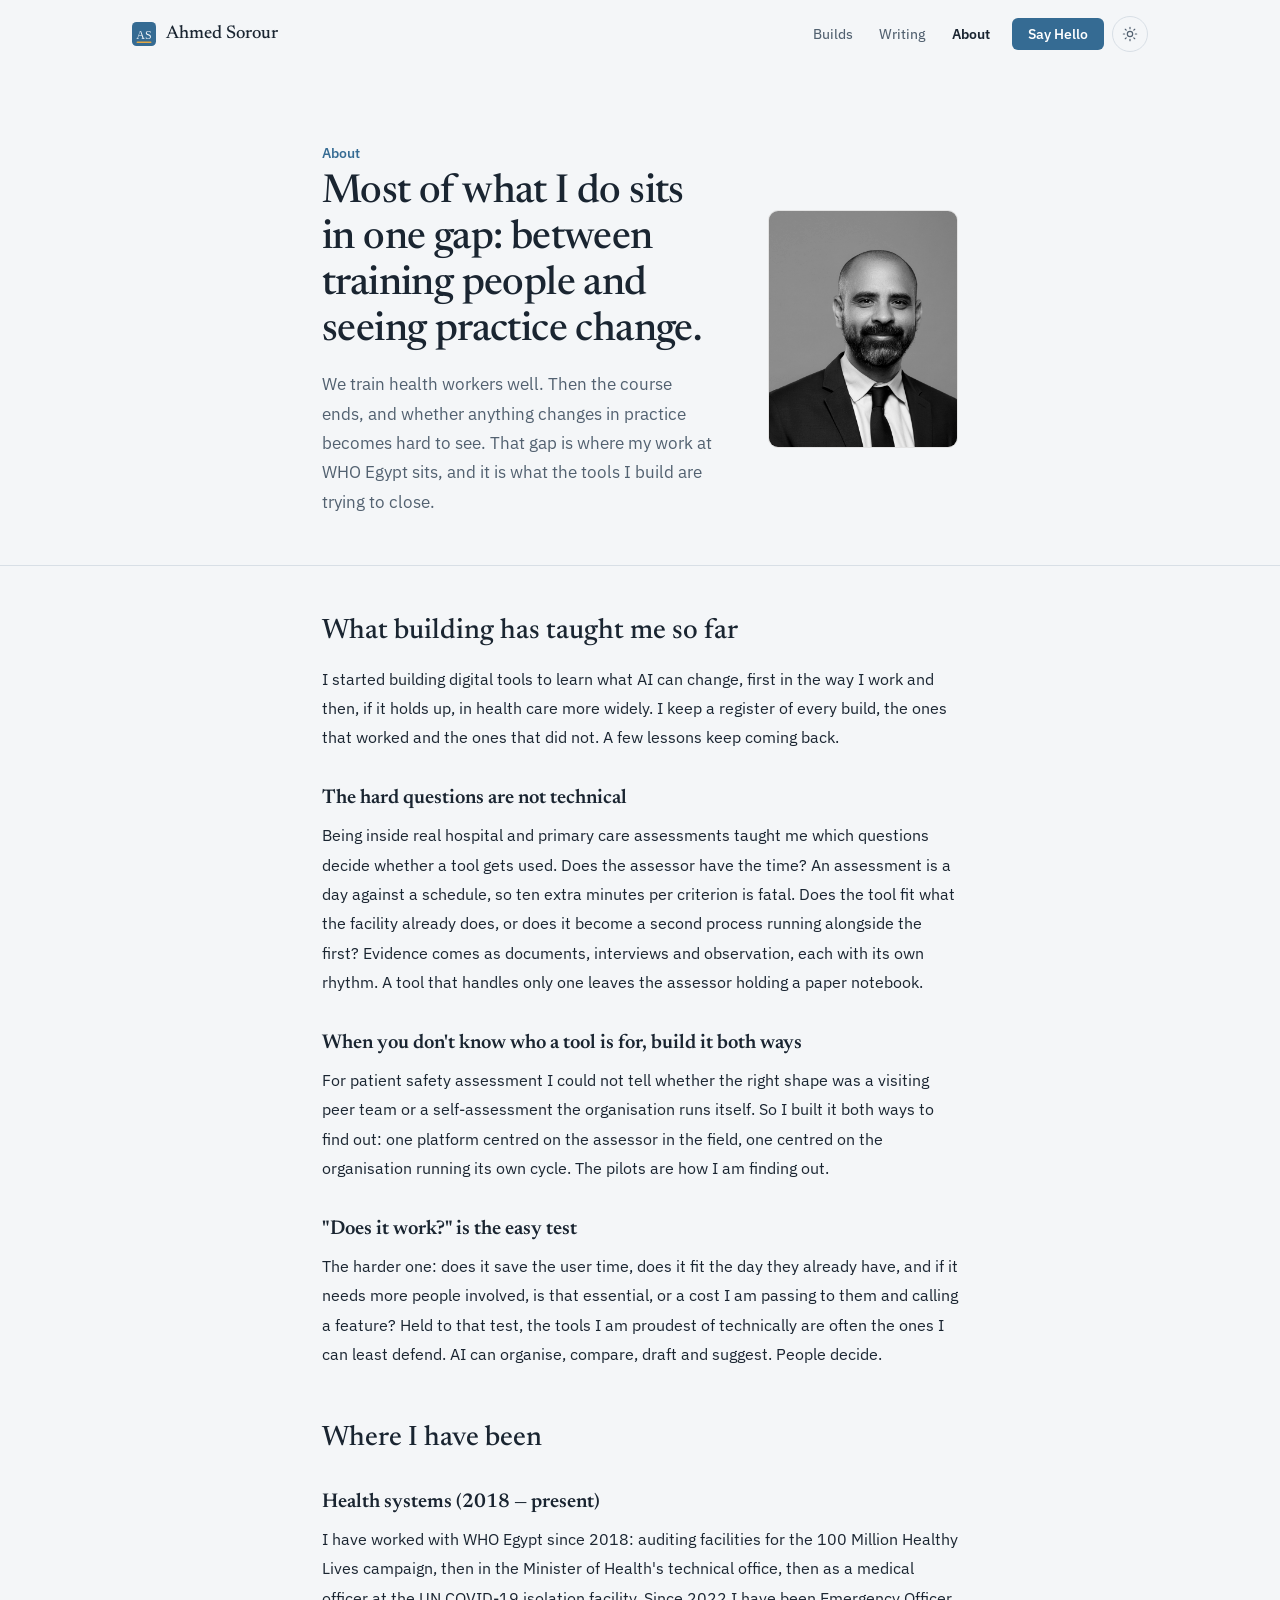
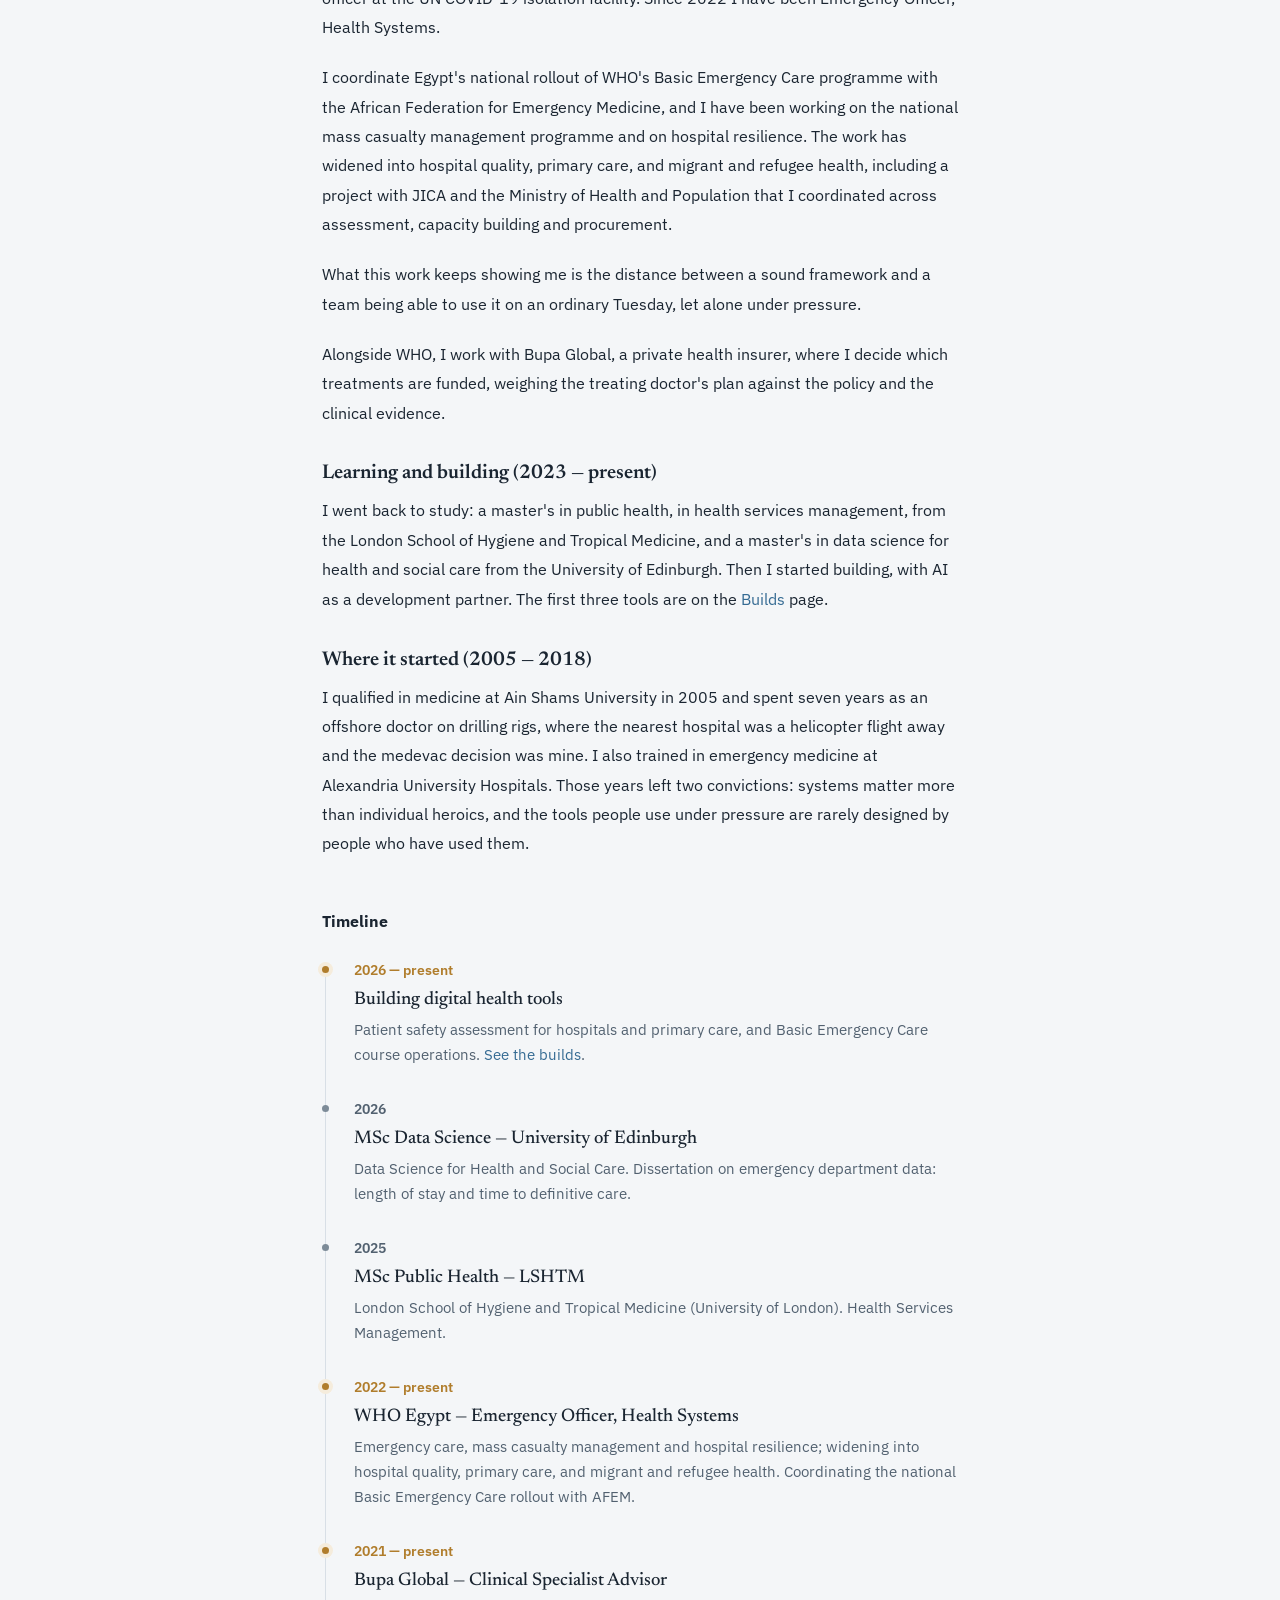
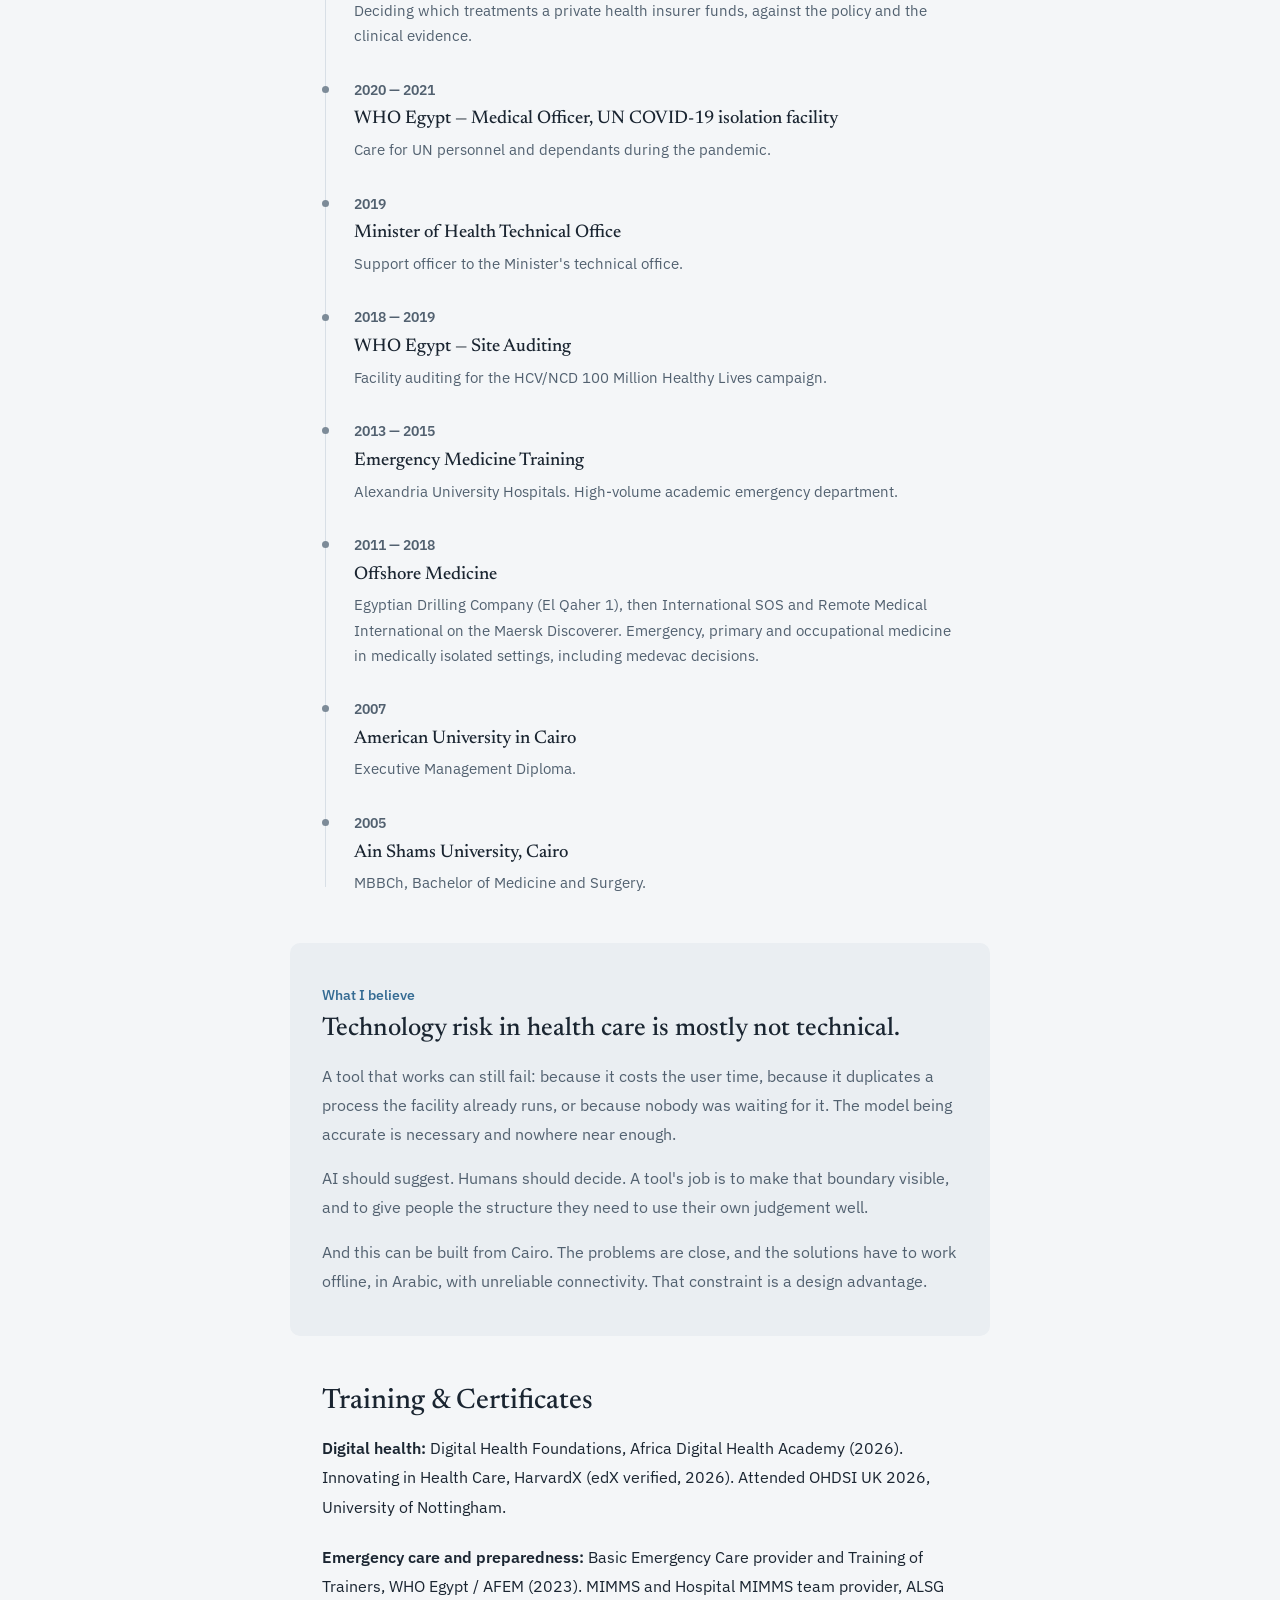
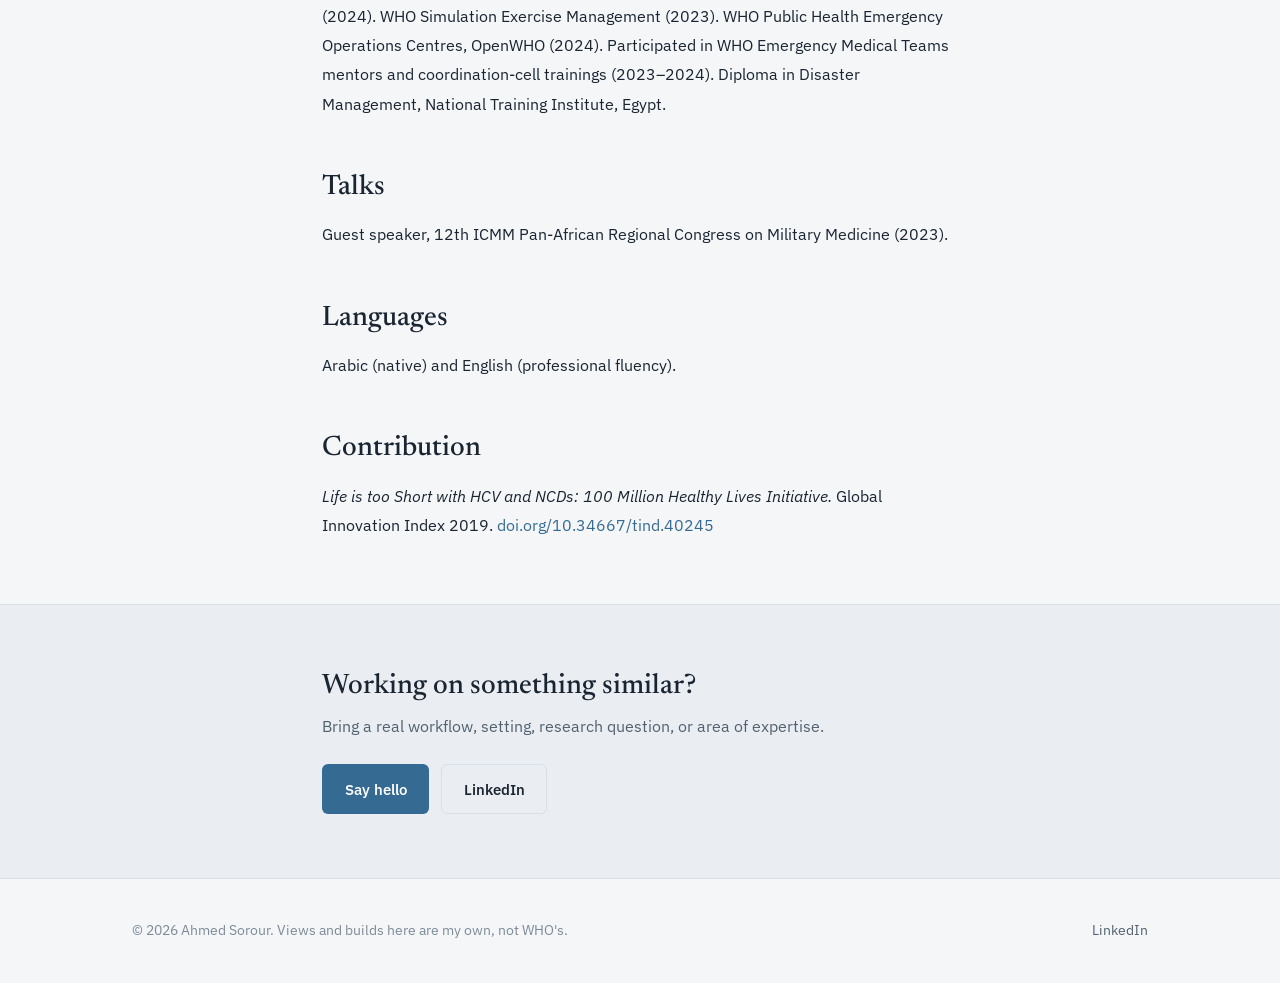
==== commit af033200: "Palette: switch from green to Steel Blue (owner's choice, option D) Muted steel-blue accent (#356b93" ====
--- a/about.html
+++ b/about.html
@@ -25,7 +25,7 @@
   <meta property="og:description" content="Health systems, emergency care, and learning to build with AI.">
   <meta property="og:type" content="profile">
   <meta property="og:url" content="https://soroura.org/about.html">
-  <meta name="theme-color" content="#0f6b5f">
+  <meta name="theme-color" content="#356b93">
   <link rel="canonical" href="https://soroura.org/about.html">
   <link rel="icon" href="favicon.svg" type="image/svg+xml">
   <link rel="icon" href="favicon.ico" sizes="32x32">
@@ -33,13 +33,13 @@
   <link rel="preconnect" href="https://fonts.googleapis.com">
   <link rel="preconnect" href="https://fonts.gstatic.com" crossorigin>
   <link rel="stylesheet" href="https://fonts.googleapis.com/css2?family=IBM+Plex+Sans:ital,wght@0,400;0,500;0,600;1,400&family=Newsreader:ital,opsz,wght@0,6..72,400..600;1,6..72,400..500&display=swap">
-  <link rel="stylesheet" href="style.css?v=6">
+  <link rel="stylesheet" href="style.css?v=7">
 </head>
 <body>
 
   <nav class="site-nav" id="siteNav">
     <div class="container">
-      <a href="index.html" class="site-name"><svg width="24" height="24" viewBox="0 0 32 32" aria-hidden="true"><rect width="32" height="32" rx="6" fill="#0f6b5f"/><text x="16" y="22" text-anchor="middle" font-family="Georgia,serif" font-size="16" fill="#f1f5f9">AS</text><rect x="6" y="26" width="20" height="2" rx="1" fill="#e3a845"/></svg>Ahmed Sorour</a>
+      <a href="index.html" class="site-name"><svg width="24" height="24" viewBox="0 0 32 32" aria-hidden="true"><rect width="32" height="32" rx="6" fill="#356b93"/><text x="16" y="22" text-anchor="middle" font-family="Georgia,serif" font-size="16" fill="#f1f5f9">AS</text><rect x="6" y="26" width="20" height="2" rx="1" fill="#e3a845"/></svg>Ahmed Sorour</a>
       <button class="nav-toggle" onclick="document.querySelector('.nav-links').classList.toggle('open')" aria-label="Menu">
         <span></span><span></span><span></span>
       </button>
--- a/style.css
+++ b/style.css
@@ -1,24 +1,24 @@
 /* ===== Ahmed Sorour — soroura.org =====
-   Limestone & Nile: cool limestone paper, deep ink, one Nile-teal accent,
-   saffron reserved for "current" and focus. Newsreader + IBM Plex Sans.
+   Steel Blue: cool grey paper, slate ink, one muted steel-blue accent,
+   amber reserved for "current" and focus. Newsreader + IBM Plex Sans.
    Themes: follows the system by default; [data-theme] on <html> overrides. */
 
 /* ===== TOKENS: LIGHT ===== */
 :root {
-  --bg: #f6f7f4;
+  --bg: #f4f6f8;
   --surface: #ffffff;
-  --surface-2: #eef1ed;
-  --ink: #172420;
-  --ink-2: #4f5f59;
-  --ink-3: #7b8a84;
-  --rule: #d8ded9;
-  --accent: #0f6b5f;
-  --accent-ink: #0b544a;
-  --accent-soft: #e2efeb;
-  --signal: #b7791f;
-  --signal-soft: #f6ecd9;
+  --surface-2: #eaeef2;
+  --ink: #1a2531;
+  --ink-2: #526170;
+  --ink-3: #7d8b98;
+  --rule: #d8dfe6;
+  --accent: #356b93;
+  --accent-ink: #285679;
+  --accent-soft: #e2ecf3;
+  --signal: #b07d2c;
+  --signal-soft: #f5ecdc;
   --on-accent: #ffffff;
-  --shadow: 0 1px 2px rgba(23, 36, 32, 0.06);
+  --shadow: 0 1px 2px rgba(26, 37, 49, 0.06);
 
   --radius: 10px;
   --radius-sm: 6px;
@@ -32,19 +32,19 @@
 /* ===== TOKENS: DARK (system) ===== */
 @media (prefers-color-scheme: dark) {
   :root:not([data-theme="light"]) {
-    --bg: #0e1513;
-    --surface: #15201d;
-    --surface-2: #1b2824;
-    --ink: #e6ece9;
-    --ink-2: #a3b3ad;
-    --ink-3: #74857f;
-    --rule: #26332f;
-    --accent: #5cc3b0;
-    --accent-ink: #7fd3c3;
-    --accent-soft: rgba(92, 195, 176, 0.12);
-    --signal: #e3a845;
-    --signal-soft: rgba(227, 168, 69, 0.14);
-    --on-accent: #0b1714;
+    --bg: #0e141a;
+    --surface: #151d25;
+    --surface-2: #1b252f;
+    --ink: #e5ebf0;
+    --ink-2: #9fb0be;
+    --ink-3: #728391;
+    --rule: #24303b;
+    --accent: #8cb6d6;
+    --accent-ink: #a9cae3;
+    --accent-soft: rgba(140, 182, 214, 0.14);
+    --signal: #dda74f;
+    --signal-soft: rgba(221, 167, 79, 0.14);
+    --on-accent: #0e141a;
     --shadow: 0 1px 2px rgba(0, 0, 0, 0.4);
     color-scheme: dark;
   }
@@ -52,19 +52,19 @@
 
 /* ===== TOKENS: DARK (chosen) ===== */
 :root[data-theme="dark"] {
-  --bg: #0e1513;
-  --surface: #15201d;
-  --surface-2: #1b2824;
-  --ink: #e6ece9;
-  --ink-2: #a3b3ad;
-  --ink-3: #74857f;
-  --rule: #26332f;
-  --accent: #5cc3b0;
-  --accent-ink: #7fd3c3;
-  --accent-soft: rgba(92, 195, 176, 0.12);
-  --signal: #e3a845;
-  --signal-soft: rgba(227, 168, 69, 0.14);
-  --on-accent: #0b1714;
+  --bg: #0e141a;
+  --surface: #151d25;
+  --surface-2: #1b252f;
+  --ink: #e5ebf0;
+  --ink-2: #9fb0be;
+  --ink-3: #728391;
+  --rule: #24303b;
+  --accent: #8cb6d6;
+  --accent-ink: #a9cae3;
+  --accent-soft: rgba(140, 182, 214, 0.14);
+  --signal: #dda74f;
+  --signal-soft: rgba(221, 167, 79, 0.14);
+  --on-accent: #0e141a;
   --shadow: 0 1px 2px rgba(0, 0, 0, 0.4);
   color-scheme: dark;
 }
